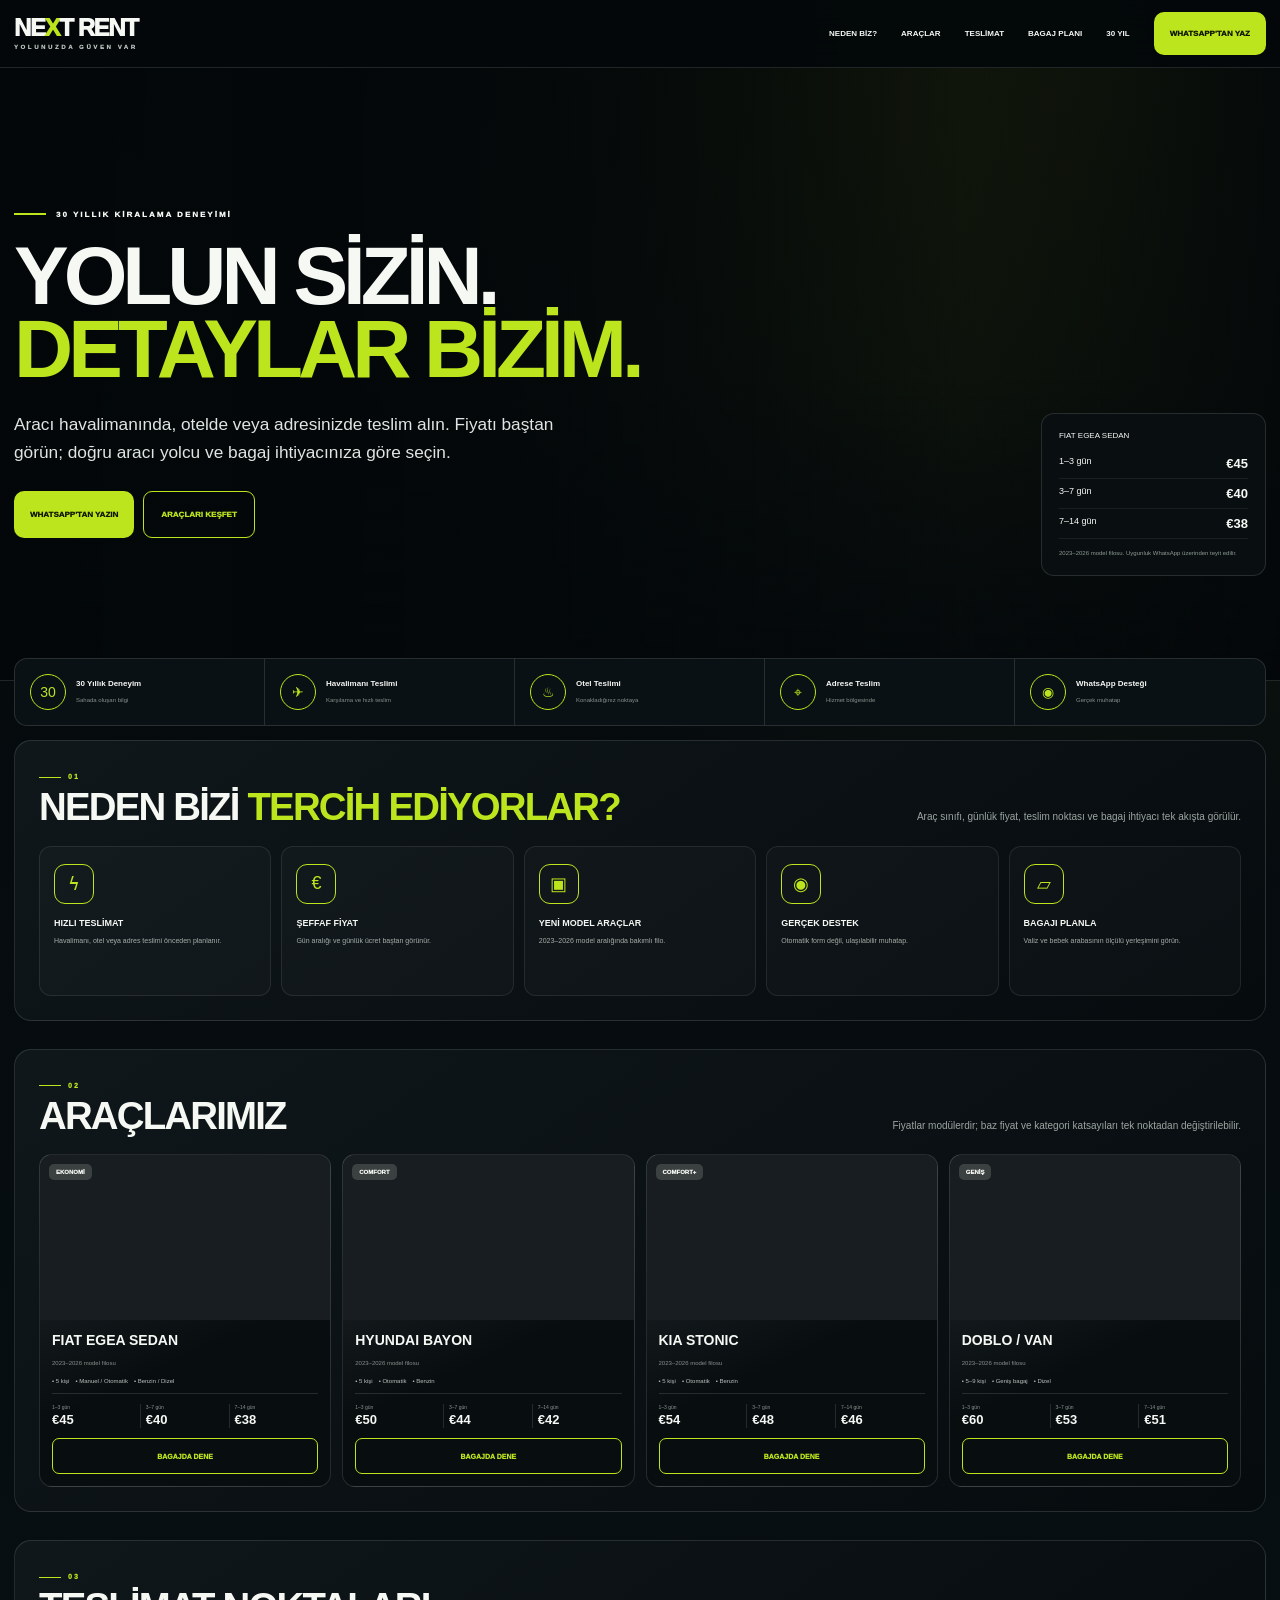
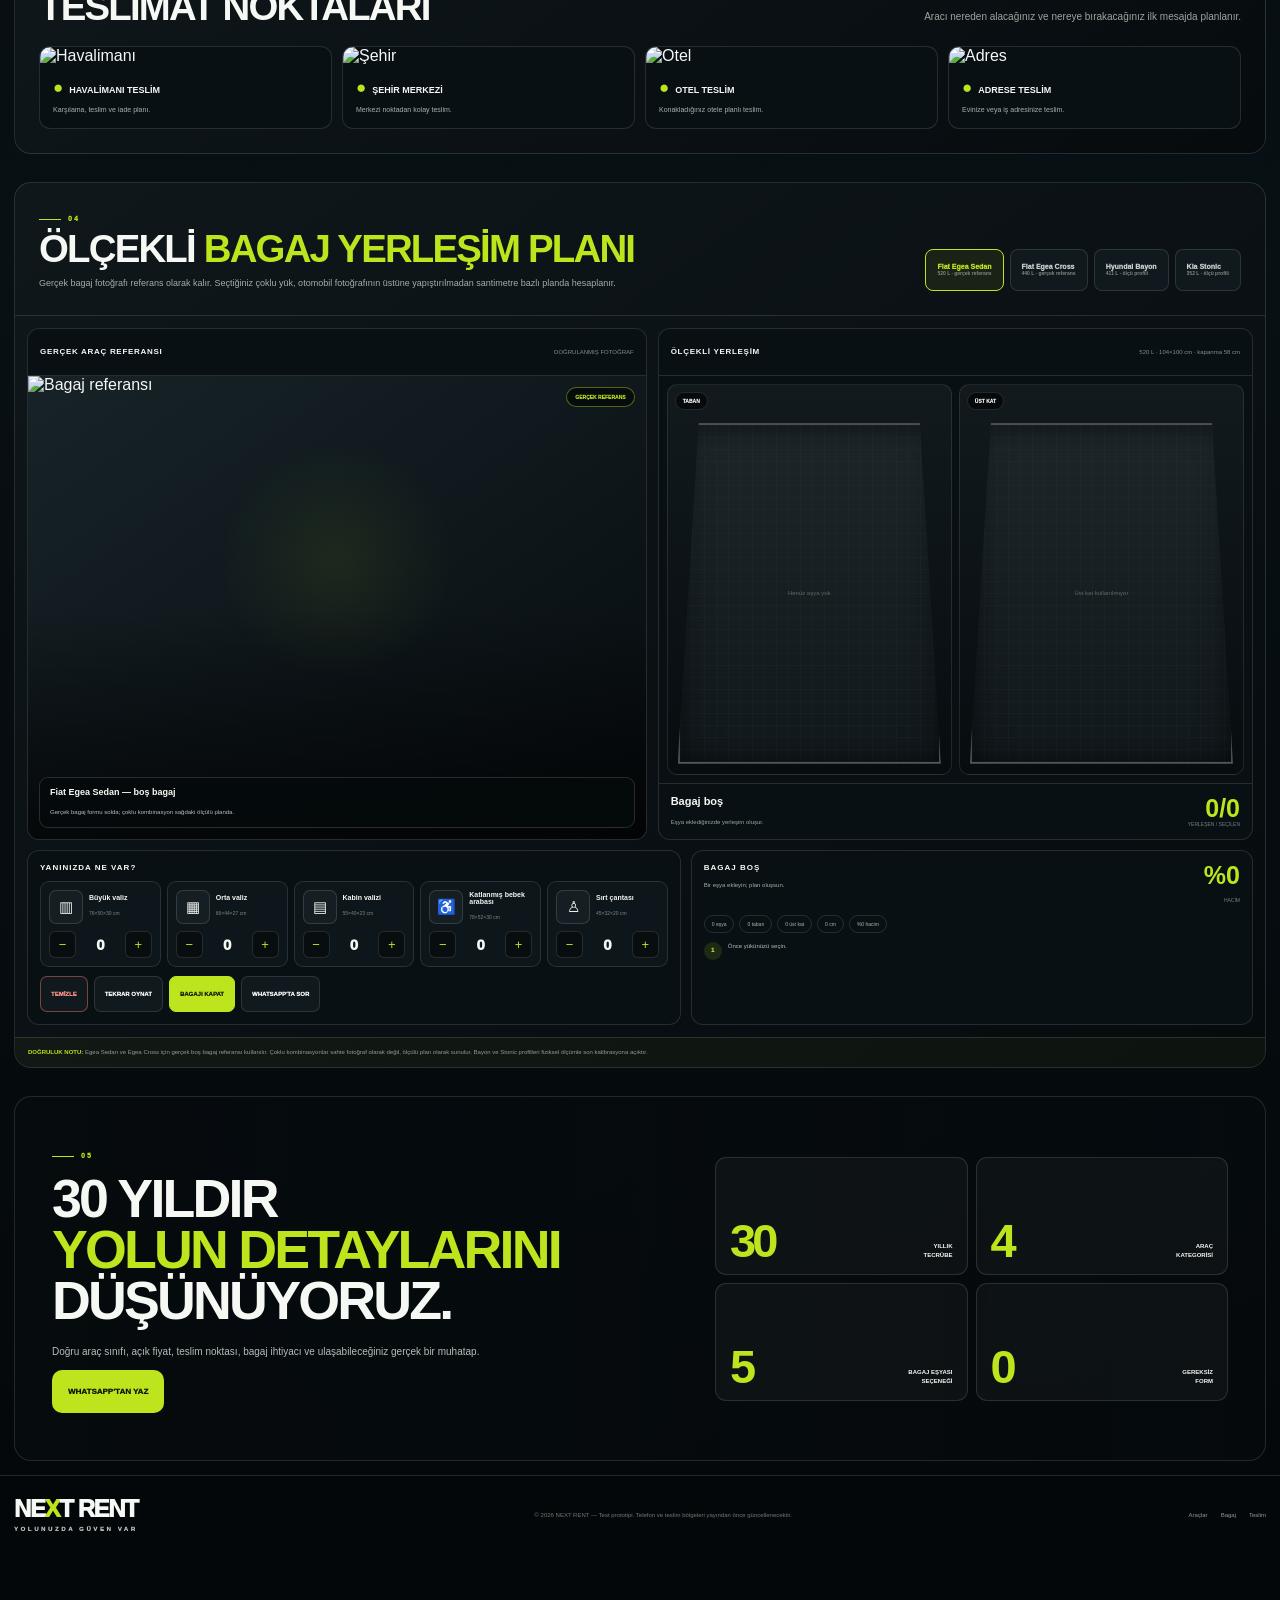
==== next-rent-browser/index.html @ 12aaace3 "feat: publish direct browser version of NEXT RENT prototype" ====
<!doctype html>
<html lang="tr">
<head>
<meta charset="utf-8">
<meta name="viewport" content="width=device-width,initial-scale=1,viewport-fit=cover">
<meta name="theme-color" content="#05090b">
<title>NEXT RENT — Oto Kiralama</title>
<style>
:root{--bg:#05090b;--panel:#0c1418;--line:rgba(255,255,255,.12);--text:#f6f8f4;--muted:#9ca6a0;--lime:#bce51d;--danger:#ff7565;--ok:#9de77b;--r:17px}*{box-sizing:border-box}html{scroll-behavior:smooth;background:var(--bg)}body{margin:0;min-width:320px;background:radial-gradient(circle at 88% 2%,rgba(188,229,29,.1),transparent 25%),linear-gradient(180deg,#040709,#071014 58%,#040709);color:var(--text);font-family:Arial,sans-serif;overflow-x:hidden}a{color:inherit;text-decoration:none}button{font:inherit}.shell{width:min(1380px,calc(100% - 28px));margin:auto}.header{position:fixed;z-index:50;inset:0 0 auto;height:68px;border-bottom:1px solid var(--line);background:rgba(4,8,10,.94);backdrop-filter:blur(16px)}.header-in{height:100%;display:flex;align-items:center;gap:24px}.brand{font-size:24px;font-weight:950;letter-spacing:-1.4px;line-height:.9}.brand em,h1 em,h2 em{font-style:normal;color:var(--lime)}.brand small{display:block;margin-top:7px;font-size:6px;letter-spacing:2.6px;color:#bdc5c0}.nav{display:flex;gap:24px;margin-left:auto;font-size:8px;font-weight:900}.wa{border:0;border-radius:10px;background:var(--lime);color:#111700;min-height:43px;padding:0 16px;font-size:8px;font-weight:950;cursor:pointer}.hero{min-height:680px;padding-top:68px;border-bottom:1px solid var(--line);background:linear-gradient(90deg,rgba(3,7,9,.98),rgba(3,7,9,.78) 43%,rgba(3,7,9,.22) 75%,rgba(3,7,9,.86)),linear-gradient(180deg,transparent 55%,#05090b),url('https://images.unsplash.com/photo-1500530855697-b586d89ba3ee?auto=format&fit=crop&w=2200&q=85') center/cover}.hero-in{min-height:612px;display:grid;grid-template-columns:1.05fr .95fr;align-items:center;gap:26px}.eyebrow{display:flex;align-items:center;gap:10px;margin-bottom:20px;font-size:8px;font-weight:950;letter-spacing:2px}.eyebrow:before{content:"";width:32px;height:2px;background:var(--lime)}h1{margin:0;font-size:clamp(54px,6.4vw,100px);line-height:.9;letter-spacing:-5px}.hero p{max-width:590px;margin:25px 0;color:#dfe5e1;font-size:clamp(14px,1.35vw,19px);line-height:1.6}.hero-actions{display:flex;gap:9px;flex-wrap:wrap}.hero-actions a{display:grid;place-items:center;min-height:47px;padding:0 17px;border:1px solid var(--lime);border-radius:9px;color:var(--lime);font-size:8px;font-weight:950}.hero-car{position:relative;min-height:480px}.hero-car img{position:absolute;width:min(735px,110%);right:-8%;bottom:14%;object-fit:contain;filter:drop-shadow(0 38px 36px rgba(0,0,0,.72))}.price{position:absolute;z-index:2;right:0;bottom:8%;width:225px;padding:17px;border:1px solid var(--line);border-radius:13px;background:rgba(10,16,19,.94)}.price>span{display:block;margin-bottom:9px;font-size:8px}.price div{display:flex;justify-content:space-between;padding:7px 0;border-bottom:1px solid rgba(255,255,255,.07);font-size:9px}.price b{font-size:13px}.price small{display:block;margin-top:10px;color:#8f9993;font-size:6px;line-height:1.5}.trust{position:relative;z-index:3;margin-top:-23px}.trust-grid{display:grid;grid-template-columns:repeat(5,1fr);overflow:hidden;border:1px solid var(--line);border-radius:13px;background:#0a1114}.trust-item{display:flex;align-items:center;gap:10px;padding:15px;border-right:1px solid var(--line)}.trust-item:last-child{border:0}.trust-icon{display:grid;place-items:center;width:36px;height:36px;border:1px solid var(--lime);border-radius:50%;color:var(--lime);font-size:14px;flex:none}.trust-item b{display:block;font-size:8px}.trust-item small{font-size:6px;color:#87918b}.section{padding:14px 0;scroll-margin-top:80px}.panel{padding:24px;border:1px solid var(--line);border-radius:var(--r);background:linear-gradient(145deg,rgba(16,24,28,.97),rgba(6,11,14,.98))}.heading{display:flex;align-items:end;justify-content:space-between;gap:22px;margin-bottom:20px}.index{color:var(--lime);font-size:7px;font-weight:950;letter-spacing:2px}.index:before{content:"";display:inline-block;width:22px;height:1px;background:var(--lime);vertical-align:middle;margin-right:7px}.heading h2,.planner-head h2{margin:5px 0 0;font-size:clamp(28px,3vw,46px);line-height:.98;letter-spacing:-1.8px}.heading p{max-width:620px;margin:0;color:var(--muted);font-size:10px;line-height:1.65}.why{display:grid;grid-template-columns:repeat(5,1fr);gap:10px}.why article{min-height:150px;padding:17px 14px;border:1px solid rgba(255,255,255,.09);border-radius:12px;background:rgba(255,255,255,.025)}.why i{display:grid;place-items:center;width:40px;height:40px;margin-bottom:14px;border:1px solid var(--lime);border-radius:11px;color:var(--lime);font-style:normal;font-size:18px}.why h3{font-size:9px;margin:0 0 7px}.why p{margin:0;color:#a5aea9;font-size:7px;line-height:1.6}.cars{display:grid;grid-template-columns:repeat(4,1fr);gap:11px}.car{overflow:hidden;border:1px solid var(--line);border-radius:13px;background:linear-gradient(155deg,#242b2d,#080d10 58%)}.car-img{height:165px;position:relative;background:#171d20}.car-img img{width:100%;height:100%;padding:8px;object-fit:contain}.tag{position:absolute;top:9px;left:9px;padding:5px 7px;border-radius:5px;background:rgba(220,228,216,.18);font-size:6px;font-weight:950}.car-body{padding:12px}.car h3{margin:0 0 3px;font-size:14px}.year{font-size:6px;color:#87918b}.specs{display:flex;gap:6px;flex-wrap:wrap;padding:9px 0;border-bottom:1px solid var(--line);font-size:6px;color:#bac2bd}.prices{display:grid;grid-template-columns:repeat(3,1fr);padding:10px 0}.prices div{border-right:1px solid var(--line);padding:0 5px}.prices div:first-child{padding-left:0}.prices div:last-child{border:0}.prices small{display:block;color:#8c9690;font-size:5px}.prices b{font-size:13px}.try{width:100%;height:36px;border:1px solid var(--lime);border-radius:7px;background:transparent;color:var(--lime);font-size:7px;font-weight:950;cursor:pointer}.delivery{display:grid;grid-template-columns:repeat(4,1fr);gap:10px}.delivery article{overflow:hidden;border:1px solid var(--line);border-radius:11px;background:#081014}.delivery img{width:100%;height:135px;object-fit:cover}.delivery div{padding:13px}.delivery h3{font-size:9px;margin:0 0 6px}.delivery h3:before{content:"●";color:var(--lime);font-size:17px;margin-right:6px}.delivery p{margin:0;color:#a8b1ac;font-size:7px;line-height:1.6}.planner{padding:0;overflow:hidden}.planner-head{display:grid;grid-template-columns:1fr auto;gap:20px;align-items:end;padding:24px;border-bottom:1px solid var(--line)}.planner-head p{max-width:720px;margin:8px 0 0;color:#a5aea9;font-size:9px;line-height:1.65}.tabs{display:flex;gap:6px;flex-wrap:wrap;justify-content:flex-end}.tab{min-height:42px;padding:0 11px;border:1px solid var(--line);border-radius:8px;background:#10191d;color:#c8d0cc;font-size:7px;font-weight:950;cursor:pointer;text-align:left}.tab small{display:block;color:#7d8882;font-size:5px;font-weight:600}.tab.active{border-color:var(--lime);color:var(--lime);background:rgba(188,229,29,.08)}.planner-body{padding:12px}.planner-main{display:grid;grid-template-columns:1.02fr .98fr;gap:11px}.card{overflow:hidden;border:1px solid var(--line);border-radius:12px;background:#081014}.card-head{height:47px;display:flex;align-items:center;justify-content:space-between;gap:11px;padding:0 12px;border-bottom:1px solid var(--line)}.card-head b{font-size:8px;letter-spacing:.7px}.card-head span{font-size:6px;color:#85908a}.photo-wrap{position:relative;aspect-ratio:4/3;background:radial-gradient(circle at 50% 40%,rgba(188,229,29,.08),transparent 28%),linear-gradient(145deg,#172328,#070c0f);overflow:hidden}.photo-wrap img{position:absolute;inset:0;width:100%;height:100%;object-fit:cover}.photo-shade{position:absolute;inset:0;background:linear-gradient(180deg,transparent 50%,rgba(0,0,0,.66))}.photo-note{position:absolute;left:11px;right:11px;bottom:11px;padding:9px 10px;border:1px solid rgba(255,255,255,.14);border-radius:9px;background:rgba(5,10,12,.9)}.photo-note b{display:block;font-size:9px;margin-bottom:3px}.photo-note span{font-size:6px;line-height:1.5;color:#b8c0bc}.verified{position:absolute;top:11px;right:11px;padding:6px 8px;border:1px solid rgba(188,229,29,.42);border-radius:18px;background:rgba(5,10,12,.85);color:var(--lime);font-size:5px;font-weight:950}.plan-card{display:flex;flex-direction:column}.layers{display:grid;grid-template-columns:1fr 1fr;gap:7px;padding:8px;flex:1}.layer{position:relative;min-height:295px;overflow:hidden;border:1px solid rgba(255,255,255,.1);border-radius:10px;background:linear-gradient(180deg,#121a1e,#070c0f)}.layer-title{position:absolute;z-index:3;top:7px;left:7px;padding:5px 7px;border:1px solid var(--line);border-radius:18px;background:rgba(4,8,10,.82);font-size:5px;font-weight:950}.trunk{position:absolute;inset:38px 10px 10px;clip-path:polygon(8% 0,92% 0,100% 100%,0 100%);border:2px solid rgba(255,255,255,.22);background:repeating-linear-gradient(90deg,rgba(255,255,255,.018) 0 1px,transparent 1px 12px),repeating-linear-gradient(0deg,rgba(255,255,255,.018) 0 1px,transparent 1px 12px),linear-gradient(180deg,#1c2529,#11181c);box-shadow:inset 0 0 30px rgba(0,0,0,.58)}.map-item{position:absolute;z-index:2;display:flex;align-items:center;justify-content:center;border:1px solid rgba(255,255,255,.35);border-radius:7px;background:linear-gradient(145deg,#69737d,#31383e);box-shadow:0 7px 12px rgba(0,0,0,.36)}.map-item.large{background:linear-gradient(145deg,#2c3339,#151a1e)}.map-item.medium{background:linear-gradient(145deg,#835d50,#3f2923)}.map-item.cabin{background:linear-gradient(145deg,#6c7782,#333b41)}.map-item.backpack{background:linear-gradient(145deg,#59644f,#2d3429);border-radius:24%}.map-item.stroller{background:linear-gradient(145deg,#252a2d,#0f1315);border-radius:16px}.map-item span{max-width:92%;padding:3px 4px;border-radius:4px;background:rgba(0,0,0,.66);font-size:5px;font-weight:950;white-space:nowrap}.empty{position:absolute;inset:38px 10px 10px;display:grid;place-items:center;color:#5e6963;font-size:6px;text-align:center}.scan{position:absolute;z-index:5;left:0;right:0;top:38px;height:3px;background:linear-gradient(90deg,transparent,var(--lime),transparent);box-shadow:0 0 16px var(--lime);opacity:0}.layer.testing .scan{opacity:1;animation:scan 1s ease forwards}@keyframes scan{to{transform:translateY(245px)}}.fit{display:grid;grid-template-columns:1fr auto;gap:10px;align-items:center;padding:11px 12px;border-top:1px solid var(--line)}.fit b{display:block;font-size:11px;margin-bottom:3px}.fit span{font-size:6px;color:#9da7a1}.fit strong{display:block;color:var(--lime);font-size:25px;line-height:1;text-align:right}.fit small{display:block;color:#78837d;font-size:5px}.controls{display:grid;grid-template-columns:1fr .86fr;gap:10px;margin-top:10px}.items,.result{padding:12px}.items h3,.result h3{margin:0 0 9px;font-size:8px;letter-spacing:1px}.item-grid{display:grid;grid-template-columns:repeat(5,1fr);gap:6px}.item{padding:8px;border:1px solid var(--line);border-radius:9px;background:#0d161a}.item.active{border-color:rgba(188,229,29,.5);background:rgba(188,229,29,.035)}.item header{display:flex;align-items:center;gap:6px}.icon{display:grid;place-items:center;width:34px;height:34px;border:1px solid rgba(255,255,255,.13);border-radius:7px;background:#151f23;font-size:15px;flex:none}.item b{display:block;font-size:7px}.item small{font-size:5px;color:#7e8983}.counter{display:grid;grid-template-columns:27px 1fr 27px;gap:4px;align-items:center;margin-top:7px}.counter button{height:27px;border:1px solid var(--line);border-radius:6px;background:#080d10;color:var(--lime);font-size:13px;cursor:pointer}.counter output{text-align:center;font-size:15px;font-weight:950}.actions{display:flex;gap:6px;flex-wrap:wrap;margin-top:9px}.btn{min-height:36px;padding:0 10px;border:1px solid var(--line);border-radius:7px;background:#10191d;color:#fff;font-size:6px;font-weight:950;cursor:pointer}.btn.primary{border-color:var(--lime);background:var(--lime);color:#111700}.btn.danger{border-color:rgba(255,117,101,.45);color:#ff9387}.result-top{display:flex;align-items:start;justify-content:space-between;gap:10px}.result p{margin:4px 0 0;color:#a6b0aa;font-size:6px;line-height:1.55}.result-score{text-align:right}.result-score b{display:block;color:var(--lime);font-size:25px;line-height:1}.result-score span{font-size:5px;color:#77827c}.chips{display:flex;gap:5px;flex-wrap:wrap;margin:9px 0}.chips span{padding:5px 7px;border:1px solid var(--line);border-radius:18px;color:#aeb7b2;font-size:5px}.steps{list-style:none;margin:0;padding:0;display:grid;gap:5px;max-height:108px;overflow:auto}.steps li{display:grid;grid-template-columns:18px 1fr;gap:6px;align-items:start;color:#b5bdb9;font-size:6px;line-height:1.5}.steps i{display:grid;place-items:center;width:18px;height:18px;border-radius:50%;background:rgba(188,229,29,.12);color:var(--lime);font-style:normal;font-weight:950}.outside{margin-top:8px;padding-top:7px;border-top:1px solid var(--line)}.outside>b{font-size:5px;color:#ff9387}.outside div{display:flex;gap:4px;flex-wrap:wrap;margin-top:5px}.outside span{padding:4px 6px;border:1px solid rgba(255,117,101,.35);border-radius:18px;color:#ff9c91;font-size:5px}.truth{padding:10px 13px;border-top:1px solid var(--line);background:rgba(188,229,29,.035);color:#929d97;font-size:6px;line-height:1.55}.truth b{color:var(--lime)}.experience{display:grid;grid-template-columns:1.1fr .9fr;gap:36px;align-items:center;min-height:365px;padding:37px;border:1px solid var(--line);border-radius:var(--r);background:linear-gradient(90deg,rgba(6,11,14,.98),rgba(6,11,14,.58)),url('https://images.unsplash.com/photo-1515569067071-ec3b51335dd0?auto=format&fit=crop&w=1600&q=80') center/cover}.experience h2{margin:11px 0 17px;font-size:clamp(38px,4.2vw,64px);line-height:.95;letter-spacing:-2.8px}.experience p{max-width:620px;color:#b5bdb9;font-size:10px;line-height:1.7}.stats{display:grid;grid-template-columns:1fr 1fr;gap:8px}.stat{min-height:118px;padding:14px;border:1px solid var(--line);border-radius:11px;background:rgba(255,255,255,.035);display:flex;align-items:end;justify-content:space-between}.stat strong{color:var(--lime);font-size:47px;line-height:.8;letter-spacing:-4px}.stat span{font-size:6px;line-height:1.5;text-align:right;font-weight:850}footer{padding:22px 0 75px;border-top:1px solid var(--line);background:#040709}.footer-in{display:flex;align-items:center;justify-content:space-between;gap:16px}.footer-in p{color:#707a74;font-size:6px;text-align:center}.footer-links{display:flex;gap:13px;color:#929b96;font-size:6px}.toast,.test{position:fixed;z-index:200;opacity:0;pointer-events:none;transition:.24s}.toast{right:16px;bottom:16px;width:min(360px,calc(100% - 26px));padding:13px;border:1px solid rgba(188,229,29,.5);border-radius:10px;background:rgba(8,13,15,.98);transform:translateY(130%)}.toast.show{opacity:1;transform:none}.toast b{display:block;color:var(--lime);font-size:7px;margin-bottom:4px}.toast span{color:#b9c1bd;font-size:8px;line-height:1.5}.test{left:50%;top:50%;width:min(410px,calc(100% - 26px));padding:19px;border:1px solid var(--line);border-radius:13px;background:rgba(7,12,15,.98);box-shadow:0 35px 100px rgba(0,0,0,.7);transform:translate(-50%,-50%) scale(.94);text-align:center}.test.show{opacity:1;transform:translate(-50%,-50%) scale(1);pointer-events:auto}.test i{display:grid;place-items:center;width:45px;height:45px;margin:0 auto 10px;border-radius:50%;font-style:normal;font-size:20px}.test.ok i{border:1px solid rgba(157,231,123,.4);background:rgba(157,231,123,.12);color:var(--ok)}.test.bad i{border:1px solid rgba(255,117,101,.4);background:rgba(255,117,101,.12);color:var(--danger)}.test strong{display:block;font-size:15px}.test p{margin:7px 0 0;color:#abb4af;font-size:7px;line-height:1.6}.mobile{display:none}@media(max-width:1000px){.nav{display:none}.why{grid-template-columns:repeat(3,1fr)}.cars{grid-template-columns:repeat(4,270px);overflow:auto}.item-grid{grid-template-columns:repeat(5,200px);overflow:auto}.planner-main,.controls,.experience{grid-template-columns:1fr}.planner-head{grid-template-columns:1fr}.tabs{justify-content:flex-start}.delivery{grid-template-columns:1fr 1fr}}@media(max-width:600px){body{padding-bottom:66px}.shell{width:calc(100% - 20px)}.header{height:62px}.brand{font-size:20px}.hero{padding-top:62px}.hero-in{grid-template-columns:1fr;min-height:720px;align-items:start;padding-top:42px}.hero-car{position:absolute;inset:auto 0 0;min-height:390px}.hero-car img{width:104%;right:-28%;bottom:14%}h1{font-size:clamp(43px,15vw,65px);letter-spacing:-3px}.hero p{font-size:12px}.price{left:4px;right:4px;bottom:3%;width:auto;display:grid;grid-template-columns:1fr repeat(3,auto);gap:5px;align-items:center;padding:10px}.price>span{font-size:5px;margin:0}.price div{display:block;border:0;padding:0}.price div span{display:block;font-size:5px}.price b{font-size:9px}.price small{display:none}.trust-grid{grid-template-columns:1fr}.trust-item{border-right:0;border-bottom:1px solid var(--line)}.panel{padding:13px}.heading{align-items:start;flex-direction:column}.why{display:flex;overflow:auto}.why article{min-width:76vw}.cars{grid-template-columns:repeat(4,84vw)}.delivery{grid-template-columns:1fr}.delivery article{display:grid;grid-template-columns:42% 58%}.delivery img{height:100%;min-height:125px}.planner-head{padding:17px 12px}.tabs{display:grid;grid-template-columns:1fr 1fr}.tab{padding:0 5px}.planner-body{padding:6px}.layers{gap:5px;padding:6px}.layer{min-height:260px}.trunk,.empty{inset:36px 6px 6px}.item-grid{grid-template-columns:repeat(5,77vw)}.experience{padding:21px 14px}.experience h2{font-size:36px}.stat{min-height:106px;padding:10px;flex-direction:column;align-items:start}.stat strong{font-size:41px}.stat span{text-align:left}.footer-in{flex-direction:column}.mobile{display:block;position:fixed;z-index:100;left:0;right:0;bottom:0;padding:8px 9px calc(8px + env(safe-area-inset-bottom));border-top:1px solid var(--line);background:rgba(5,9,11,.96)}.mobile button{width:100%;height:47px}.toast{bottom:77px}}
</style>
</head>
<body>
<header class="header"><div class="shell header-in"><a class="brand" href="#top">NE<em>X</em>T RENT<small>YOLUNUZDA GÜVEN VAR</small></a><nav class="nav"><a href="#neden">NEDEN BİZ?</a><a href="#araclar">ARAÇLAR</a><a href="#teslim">TESLİMAT</a><a href="#bagaj">BAGAJ PLANI</a><a href="#fark">30 YIL</a></nav><button class="wa">WHATSAPP'TAN YAZ</button></div></header>
<main id="top"><section class="hero"><div class="shell hero-in"><div><div class="eyebrow">30 YILLIK KİRALAMA DENEYİMİ</div><h1>YOLUN SİZİN.<br><em>DETAYLAR BİZİM.</em></h1><p>Aracı havalimanında, otelde veya adresinizde teslim alın. Fiyatı baştan görün; doğru aracı yolcu ve bagaj ihtiyacınıza göre seçin.</p><div class="hero-actions"><button class="wa">WHATSAPP'TAN YAZIN</button><a href="#araclar">ARAÇLARI KEŞFET</a></div></div><div class="hero-car"><img src="https://www.fiat.com.tr/content/dam/fiat2023/tr/egea/egea_sedan_yol.png" alt="Fiat Egea Sedan" onerror="this.style.display='none'"><aside class="price"><span>FIAT EGEA SEDAN</span><div><span>1–3 gün</span><b>€45</b></div><div><span>3–7 gün</span><b>€40</b></div><div><span>7–14 gün</span><b>€38</b></div><small>2023–2026 model filosu. Uygunluk WhatsApp üzerinden teyit edilir.</small></aside></div></div></section>
<div class="trust"><div class="shell trust-grid"><div class="trust-item"><span class="trust-icon">30</span><div><b>30 Yıllık Deneyim</b><small>Sahada oluşan bilgi</small></div></div><div class="trust-item"><span class="trust-icon">✈</span><div><b>Havalimanı Teslimi</b><small>Karşılama ve hızlı teslim</small></div></div><div class="trust-item"><span class="trust-icon">♨</span><div><b>Otel Teslimi</b><small>Konakladığınız noktaya</small></div></div><div class="trust-item"><span class="trust-icon">⌖</span><div><b>Adrese Teslim</b><small>Hizmet bölgesinde</small></div></div><div class="trust-item"><span class="trust-icon">◉</span><div><b>WhatsApp Desteği</b><small>Gerçek muhatap</small></div></div></div></div>
<section class="section" id="neden"><div class="shell panel"><div class="heading"><div><span class="index">01</span><h2>NEDEN BİZİ <em>TERCİH EDİYORLAR?</em></h2></div><p>Araç sınıfı, günlük fiyat, teslim noktası ve bagaj ihtiyacı tek akışta görülür.</p></div><div class="why"><article><i>ϟ</i><h3>HIZLI TESLİMAT</h3><p>Havalimanı, otel veya adres teslimi önceden planlanır.</p></article><article><i>€</i><h3>ŞEFFAF FİYAT</h3><p>Gün aralığı ve günlük ücret baştan görünür.</p></article><article><i>▣</i><h3>YENİ MODEL ARAÇLAR</h3><p>2023–2026 model aralığında bakımlı filo.</p></article><article><i>◉</i><h3>GERÇEK DESTEK</h3><p>Otomatik form değil, ulaşılabilir muhatap.</p></article><article><i>▱</i><h3>BAGAJI PLANLA</h3><p>Valiz ve bebek arabasının ölçülü yerleşimini görün.</p></article></div></div></section>
<section class="section" id="araclar"><div class="shell panel"><div class="heading"><div><span class="index">02</span><h2>ARAÇLARIMIZ</h2></div><p>Fiyatlar modülerdir; baz fiyat ve kategori katsayıları tek noktadan değiştirilebilir.</p></div><div class="cars" id="cars"></div></div></section>
<section class="section" id="teslim"><div class="shell panel"><div class="heading"><div><span class="index">03</span><h2>TESLİMAT NOKTALARI</h2></div><p>Aracı nereden alacağınız ve nereye bırakacağınız ilk mesajda planlanır.</p></div><div class="delivery"><article><img src="https://images.unsplash.com/photo-1436491865332-7a61a109cc05?auto=format&fit=crop&w=800&q=80" alt="Havalimanı"><div><h3>HAVALİMANI TESLİM</h3><p>Karşılama, teslim ve iade planı.</p></div></article><article><img src="https://images.unsplash.com/photo-1444723121867-7a241cacace9?auto=format&fit=crop&w=800&q=80" alt="Şehir"><div><h3>ŞEHİR MERKEZİ</h3><p>Merkezi noktadan kolay teslim.</p></div></article><article><img src="https://images.unsplash.com/photo-1566073771259-6a8506099945?auto=format&fit=crop&w=800&q=80" alt="Otel"><div><h3>OTEL TESLİM</h3><p>Konakladığınız otele planlı teslim.</p></div></article><article><img src="https://images.unsplash.com/photo-1600566753086-00f18fb6b3ea?auto=format&fit=crop&w=800&q=80" alt="Adres"><div><h3>ADRESE TESLİM</h3><p>Evinize veya iş adresinize teslim.</p></div></article></div></div></section>
<section class="section" id="bagaj"><div class="shell panel planner"><div class="planner-head"><div><span class="index">04</span><h2>ÖLÇEKLİ <em>BAGAJ YERLEŞİM PLANI</em></h2><p>Gerçek bagaj fotoğrafı referans olarak kalır. Seçtiğiniz çoklu yük, otomobil fotoğrafının üstüne yapıştırılmadan santimetre bazlı planda hesaplanır.</p></div><div class="tabs" id="tabs"></div></div><div class="planner-body"><div class="planner-main"><div class="card"><div class="card-head"><b>GERÇEK ARAÇ REFERANSI</b><span id="photoMode">DOĞRULANMIŞ FOTOĞRAF</span></div><div class="photo-wrap"><img id="photo" alt="Bagaj referansı"><div class="photo-shade"></div><div class="photo-note"><b id="photoTitle">Fiat Egea Sedan — boş bagaj</b><span id="photoText">Gerçek bagaj formu solda; çoklu kombinasyon sağdaki ölçülü planda.</span></div><div class="verified" id="verified">GERÇEK REFERANS</div></div></div><div class="card plan-card"><div class="card-head"><b>ÖLÇEKLİ YERLEŞİM</b><span id="planMeta">520 L · arka koltuklar dik</span></div><div class="layers"><div class="layer" id="layer0"><span class="layer-title">TABAN</span><div class="trunk" id="map0"></div><div class="empty" id="empty0">Henüz eşya yok</div><div class="scan"></div></div><div class="layer" id="layer1"><span class="layer-title">ÜST KAT</span><div class="trunk" id="map1"></div><div class="empty" id="empty1">Üst kat kullanılmıyor</div><div class="scan"></div></div></div><div class="fit"><div><b id="fitTitle">Bagaj boş</b><span id="fitText">Eşya eklediğinizde yerleşim oluşur.</span></div><div><strong id="fitScore">0/0</strong><small>YERLEŞEN / SEÇİLEN</small></div></div></div></div><div class="controls"><div class="card items"><h3>YANINIZDA NE VAR?</h3><div class="item-grid" id="itemGrid"></div><div class="actions"><button class="btn danger" id="clear">TEMİZLE</button><button class="btn" id="replay">TEKRAR OYNAT</button><button class="btn primary" id="close">BAGAJI KAPAT</button><button class="btn wa">WHATSAPP'TA SOR</button></div></div><div class="card result"><div class="result-top"><div><h3 id="resultTitle">BAGAJ BOŞ</h3><p id="resultText">Bir eşya ekleyin; taban ve üst kat planı oluşsun.</p></div><div class="result-score"><b id="volume">%0</b><span>HACİM</span></div></div><div class="chips" id="chips"></div><ol class="steps" id="steps"><li><i>1</i><span>Önce yükünüzü seçin.</span></li></ol><div class="outside" id="outside" hidden><b>BAGAJ DIŞINDA KALANLAR</b><div id="outsideList"></div></div></div></div></div><div class="truth"><b>DOĞRULUK NOTU:</b> Egea Sedan ve Egea Cross için gerçek boş bagaj referansı kullanılır. Çoklu kombinasyonlar sahte fotoğraf olarak değil, ölçülü plan olarak sunulur. Bayon ve Stonic profilleri fiziksel ölçümle son kalibrasyona açıktır.</div></div></section>
<section class="section" id="fark"><div class="shell experience"><div><span class="index">05</span><h2>30 YILDIR<br><em>YOLUN DETAYLARINI</em><br>DÜŞÜNÜYORUZ.</h2><p>Doğru araç sınıfı, açık fiyat, teslim noktası, bagaj ihtiyacı ve ulaşabileceğiniz gerçek bir muhatap.</p><button class="wa">WHATSAPP'TAN YAZ</button></div><div class="stats"><div class="stat"><strong>30</strong><span>YILLIK<br>TECRÜBE</span></div><div class="stat"><strong>4</strong><span>ARAÇ<br>KATEGORİSİ</span></div><div class="stat"><strong>5</strong><span>BAGAJ EŞYASI<br>SEÇENEĞİ</span></div><div class="stat"><strong>0</strong><span>GEREKSİZ<br>FORM</span></div></div></div></section></main>
<footer><div class="shell footer-in"><a class="brand" href="#top">NE<em>X</em>T RENT<small>YOLUNUZDA GÜVEN VAR</small></a><p>© 2026 NEXT RENT — Test prototipi. Telefon ve teslim bölgeleri yayından önce güncellenecektir.</p><div class="footer-links"><a href="#araclar">Araçlar</a><a href="#bagaj">Bagaj</a><a href="#teslim">Teslim</a></div></div></footer><div class="mobile"><button class="wa">WHATSAPP'TAN UYGUNLUĞU SOR</button></div><div class="toast" id="toast"><b>İLETİŞİM NUMARASI BEKLENİYOR</b><span>Gerçek WhatsApp numarası eklendiğinde düğme görüşme başlatacak.</span></div><div class="test" id="test"><i id="testIcon">✓</i><strong id="testTitle">BAGAJ KAPANIR</strong><p id="testText"></p></div>
<script>
const carData=[['FIAT EGEA SEDAN','EKONOMİ','https://www.fiat.com.tr/content/dam/fiat2023/tr/egea/egea_sedan_yol.png',['5 kişi','Manuel / Otomatik','Benzin / Dizel'],[45,40,38]],['HYUNDAI BAYON','COMFORT','https://images.unsplash.com/photo-1542362567-b07e54358753?auto=format&fit=crop&w=900&q=80',['5 kişi','Otomatik','Benzin'],[50,44,42]],['KIA STONIC','COMFORT+','https://images.unsplash.com/photo-1504215680853-026ed2a45def?auto=format&fit=crop&w=900&q=80',['5 kişi','Otomatik','Benzin'],[54,48,46]],['DOBLO / VAN','GENİŞ','https://images.unsplash.com/photo-1543465077-db45d34b88a5?auto=format&fit=crop&w=900&q=82',['5–9 kişi','Geniş bagaj','Dizel'],[60,53,51]]],bands=['1–3 gün','3–7 gün','7–14 gün'];document.getElementById('cars').innerHTML=carData.map(c=>`<article class="car"><div class="car-img"><span class="tag">${c[1]}</span><img src="${c[2]}" alt="${c[0]}" onerror="this.style.display='none'"></div><div class="car-body"><h3>${c[0]}</h3><span class="year">2023–2026 model filosu</span><div class="specs">${c[3].map(s=>`<span>• ${s}</span>`).join('')}</div><div class="prices">${c[4].map((p,i)=>`<div><small>${bands[i]}</small><b>€${p}</b></div>`).join('')}</div><button class="try">BAGAJDA DENE</button></div></article>`).join('');
const V={sedan:{name:'Fiat Egea Sedan',liters:520,w:104,d:100,h:58,taper:4,verified:true,photo:'https://oto-kiralama-akis-test.tolga-buyukyuksel.workers.dev/assets/egea-sedan-ref.webp'},cross:{name:'Fiat Egea Cross',liters:440,w:102,d:82,h:68,taper:5,verified:true,photo:'https://oto-kiralama-akis-test.tolga-buyukyuksel.workers.dev/assets/egea-cross-ref.webp'},bayon:{name:'Hyundai Bayon',liters:411,w:100,d:78,h:64,taper:6,verified:false,photo:null},stonic:{name:'Kia Stonic',liters:352,w:96,d:72,h:60,taper:7,verified:false,photo:null}},I={large:{name:'Büyük valiz',short:'Büyük',size:'76×50×30 cm',icon:'▥',dims:[[50,76,30],[76,50,30]],max:5,p:10},medium:{name:'Orta valiz',short:'Orta',size:'66×44×27 cm',icon:'▦',dims:[[44,66,27],[66,44,27]],max:6,p:8},cabin:{name:'Kabin valizi',short:'Kabin',size:'55×40×23 cm',icon:'▤',dims:[[40,55,23],[55,40,23]],max:7,p:6},stroller:{name:'Katlanmış bebek arabası',short:'Bebek arabası',size:'78×52×30 cm',icon:'♿',dims:[[52,78,30],[78,52,30]],max:2,p:9},backpack:{name:'Sırt çantası',short:'Çanta',size:'45×32×20 cm',icon:'♙',dims:[[32,45,20],[45,32,20]],max:8,p:3}};let active='sedan',counts=Object.fromEntries(Object.keys(I).map(k=>[k,0])),last={selected:[],placed:[],rejected:[]},timer;const $=s=>document.querySelector(s);function sel(){const a=[];for(const[t,n]of Object.entries(counts))for(let i=0;i<n;i++)a.push({uid:`${t}-${i+1}`,type:t,p:I[t].p});return a.sort((a,b)=>b.p-a.p)}function ov(a,b){return a.x<b.x+b.w&&a.x+a.w>b.x&&a.z<b.z+b.d&&a.z+a.d>b.z}function area(a,b){return Math.max(0,Math.min(a.x+a.w,b.x+b.w)-Math.max(a.x,b.x))*Math.max(0,Math.min(a.z+a.d,b.z+b.d)-Math.max(a.z,b.z))}function width(v,z){return v.w-v.taper*(1-z/v.d)}function valid(v,c,out,l){const av=width(v,c.z+c.d/2),left=-av/2;if(c.x<left||c.x+c.w>left+av||c.z<0||c.z+c.d>v.d)return false;if(out.some(p=>p.layer===l&&ov(c,p)))return false;if(l===1){const base=out.filter(p=>p.layer===0),support=base.reduce((s,p)=>s+area(c,p),0)/(c.w*c.d);if(support<.52)return false;let bh=0;base.forEach(p=>{if(area(c,p)>0)bh=Math.max(bh,p.h)});if(bh+c.h>v.h)return false;c.baseH=bh}else if(c.h>v.h)return false;return true}function pack(){const v=V[active],out=[],bad=[];for(const it of sel()){let best=null,bs=1e9;for(const[w,d,h]of I[it.type].dims)for(const l of[0,1]){if(it.type==='stroller'&&l===1)continue;for(let z=0;z<=v.d-d;z+=2){const av=width(v,z+d/2),left=-av/2;for(let x=left;x<=left+av-w;x+=2){const c={uid:it.uid,type:it.type,x,z,w,d,h,layer:l,baseH:0};if(!valid(v,c,out,l))continue;const s=l*10000+z*10+Math.abs(x)+w*d*.01;if(s<bs){best=c;bs=s}}}}best?out.push(best):bad.push(it)}return{selected:sel(),placed:out,rejected:bad}}function tabs(){$('#tabs').innerHTML=Object.entries(V).map(([id,v])=>`<button class="tab ${id===active?'active':''}" data-v="${id}">${v.name}<small>${v.liters} L · ${v.verified?'gerçek referans':'ölçü profili'}</small></button>`).join('')}function items(){$('#itemGrid').innerHTML=Object.entries(I).map(([id,x])=>`<article class="item ${counts[id]?'active':''}"><header><span class="icon">${x.icon}</span><div><b>${x.name}</b><small>${x.size}</small></div></header><div class="counter"><button data-minus="${id}">−</button><output>${counts[id]}</output><button data-plus="${id}">+</button></div></article>`).join('')}function draw(l,recs){const m=$(`#map${l}`),e=$(`#empty${l}`),v=V[active];m.innerHTML='';e.hidden=!!recs.length;recs.forEach(r=>{const x=document.createElement('div');x.className=`map-item ${r.type}`;x.style.left=`${(r.x+v.w/2)/v.w*100}%`;x.style.top=`${r.z/v.d*100}%`;x.style.width=`${r.w/v.w*100}%`;x.style.height=`${r.d/v.d*100}%`;x.innerHTML=`<span>${I[r.type].short} ${r.uid.split('-').pop()}</span>`;m.appendChild(x)})}function photo(){const v=V[active],img=$('#photo');if(v.photo){img.style.display='block';img.src=v.photo;$('#photoMode').textContent='DOĞRULANMIŞ FOTOĞRAF';$('#photoTitle').textContent=`${v.name} — boş bagaj`;$('#photoText').textContent='Gerçek bagaj formu solda; çoklu kombinasyon sağdaki ölçülü planda.';$('#verified').textContent='GERÇEK REFERANS'}else{img.style.display='none';$('#photoMode').textContent='PLAN MODU';$('#photoTitle').textContent=`${v.name} — ölçü profili`;$('#photoText').textContent='Gerçek bagaj çekimi eklenmedi. Sistem sahte fotoğraf üretmez.';$('#verified').textContent='FİZİKSEL TEYİT AÇIK'}}function update(){const v=V[active],p=pack();last=p;tabs();items();photo();draw(0,p.placed.filter(x=>x.layer===0));draw(1,p.placed.filter(x=>x.layer===1));$('#planMeta').textContent=`${v.liters} L · ${v.w}×${v.d} cm · kapanma ${v.h} cm`;const total=p.selected.length,placed=p.placed.length,vol=p.selected.reduce((s,x)=>{const d=I[x.type].dims[0];return s+d[0]*d[1]*d[2]/1000},0),fill=Math.min(100,Math.round(vol/v.liters*100)),mh=Math.max(0,...p.placed.map(x=>(x.baseH||0)+x.h));$('#fitScore').textContent=`${placed}/${total}`;$('#volume').textContent=`%${fill}`;if(!total){$('#fitTitle').textContent='Bagaj boş';$('#fitText').textContent='Eşya eklediğinizde yerleşim oluşur.';$('#resultTitle').textContent='BAGAJ BOŞ';$('#resultText').textContent='Bir eşya ekleyin; plan oluşsun.'}else if(p.rejected.length){$('#fitTitle').textContent=`${placed} yerleşti, ${p.rejected.length} dışarıda`;$('#fitText').textContent='Bir parçayı azaltın veya aracı büyütün.';$('#resultTitle').textContent='TAM SIĞMIYOR';$('#resultText').textContent='Dışarıda kalan parçalar aşağıda.'}else{$('#fitTitle').textContent='Tüm parçalar yerleşti';$('#fitText').textContent='Kapanma yüksekliği sınır içinde.';$('#resultTitle').textContent='YERLEŞİM UYGUN';$('#resultText').textContent=v.verified?'Gerçek bagaj referansıyla desteklenen ölçü profili.':'Fiziksel teyit gerektiren ölçü profili.'}$('#chips').innerHTML=`<span>${total} eşya</span><span>${p.placed.filter(x=>x.layer===0).length} taban</span><span>${p.placed.filter(x=>x.layer===1).length} üst kat</span><span>${mh} cm</span><span>%${fill} hacim</span>`;const st=p.placed.length?[...p.placed].sort((a,b)=>a.layer-b.layer||a.z-b.z).map(r=>`${I[r.type].name}: ${r.layer?'üst kata':'tabana'}, ${r.x<-10?'sola':r.x>10?'sağa':'ortaya'}.`):['Önce yükünüzü seçin.'];$('#steps').innerHTML=st.map((x,i)=>`<li><i>${i+1}</i><span>${x}</span></li>`).join('');$('#outside').hidden=!p.rejected.length;$('#outsideList').innerHTML=p.rejected.map(x=>`<span>${I[x.type].name}</span>`).join('')}function show(ok,t,x){const m=$('#test');m.className=`test show ${ok?'ok':'bad'}`;$('#testIcon').textContent=ok?'✓':'!';$('#testTitle').textContent=t;$('#testText').textContent=x;clearTimeout(timer);timer=setTimeout(()=>m.classList.remove('show'),3400)}function test(){const p=last,v=V[active];if(!p.selected.length)return show(false,'ÖNCE YÜK SEÇİN','Kapanma testi için en az bir eşya ekleyin.');$('#layer0').classList.add('testing');$('#layer1').classList.add('testing');setTimeout(()=>{$('#layer0').classList.remove('testing');$('#layer1').classList.remove('testing');const mh=Math.max(0,...p.placed.map(x=>(x.baseH||0)+x.h));p.rejected.length?show(false,'BAGAJ KAPANMAZ',`${p.rejected.length} parça bagaj dışında kaldı.`):mh>v.h?show(false,'BAGAJ KAPANMAZ',`Yük ${mh} cm; sınır ${v.h} cm.`):show(true,'BAGAJ KAPANIR',`En yüksek katman ${mh} cm; sınır ${v.h} cm.`)},950)}document.addEventListener('click',e=>{const p=e.target.closest('[data-plus]'),m=e.target.closest('[data-minus]'),t=e.target.closest('[data-v]');if(p){const k=p.dataset.plus;if(counts[k]<I[k].max)counts[k]++;update()}if(m){const k=m.dataset.minus;if(counts[k])counts[k]--;update()}if(t){active=t.dataset.v;update()}if(e.target.closest('.try'))document.getElementById('bagaj').scrollIntoView({behavior:'smooth'})});$('#clear').onclick=()=>{Object.keys(counts).forEach(k=>counts[k]=0);update()};$('#replay').onclick=update;$('#close').onclick=test;$('#test').onclick=()=>$('#test').classList.remove('show');let tt;document.querySelectorAll('.wa').forEach(b=>b.onclick=()=>{clearTimeout(tt);$('#toast').classList.add('show');tt=setTimeout(()=>$('#toast').classList.remove('show'),3300)});update();window.__NEXT_RENT_READY__=true;
</script></body></html>
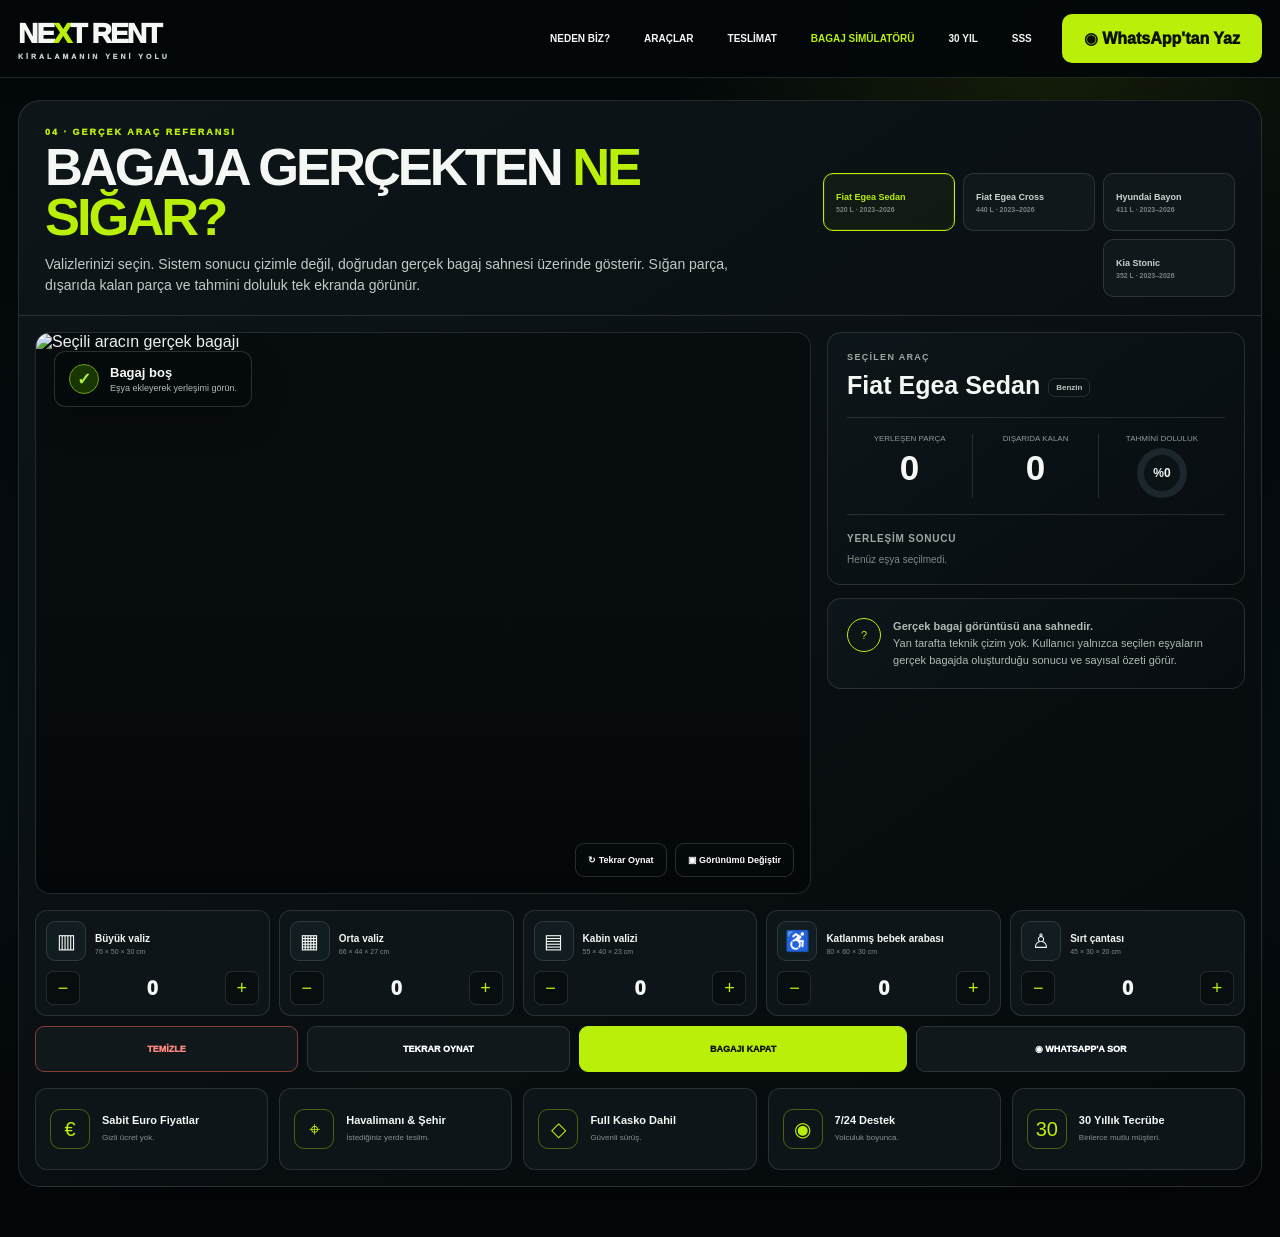
==== commit 74cf92a6: "feat: apply approved realistic baggage simulator design to next-rent-browser" ====
--- a/next-rent-browser/index.html
+++ b/next-rent-browser/index.html
@@ -4,22 +4,25 @@
 <meta charset="utf-8">
 <meta name="viewport" content="width=device-width,initial-scale=1,viewport-fit=cover">
 <meta name="theme-color" content="#05090b">
-<title>NEXT RENT — Oto Kiralama</title>
+<title>NEXT RENT — Bagaja Gerçekten Ne Sığar?</title>
 <style>
-:root{--bg:#05090b;--panel:#0c1418;--line:rgba(255,255,255,.12);--text:#f6f8f4;--muted:#9ca6a0;--lime:#bce51d;--danger:#ff7565;--ok:#9de77b;--r:17px}*{box-sizing:border-box}html{scroll-behavior:smooth;background:var(--bg)}body{margin:0;min-width:320px;background:radial-gradient(circle at 88% 2%,rgba(188,229,29,.1),transparent 25%),linear-gradient(180deg,#040709,#071014 58%,#040709);color:var(--text);font-family:Arial,sans-serif;overflow-x:hidden}a{color:inherit;text-decoration:none}button{font:inherit}.shell{width:min(1380px,calc(100% - 28px));margin:auto}.header{position:fixed;z-index:50;inset:0 0 auto;height:68px;border-bottom:1px solid var(--line);background:rgba(4,8,10,.94);backdrop-filter:blur(16px)}.header-in{height:100%;display:flex;align-items:center;gap:24px}.brand{font-size:24px;font-weight:950;letter-spacing:-1.4px;line-height:.9}.brand em,h1 em,h2 em{font-style:normal;color:var(--lime)}.brand small{display:block;margin-top:7px;font-size:6px;letter-spacing:2.6px;color:#bdc5c0}.nav{display:flex;gap:24px;margin-left:auto;font-size:8px;font-weight:900}.wa{border:0;border-radius:10px;background:var(--lime);color:#111700;min-height:43px;padding:0 16px;font-size:8px;font-weight:950;cursor:pointer}.hero{min-height:680px;padding-top:68px;border-bottom:1px solid var(--line);background:linear-gradient(90deg,rgba(3,7,9,.98),rgba(3,7,9,.78) 43%,rgba(3,7,9,.22) 75%,rgba(3,7,9,.86)),linear-gradient(180deg,transparent 55%,#05090b),url('https://images.unsplash.com/photo-1500530855697-b586d89ba3ee?auto=format&fit=crop&w=2200&q=85') center/cover}.hero-in{min-height:612px;display:grid;grid-template-columns:1.05fr .95fr;align-items:center;gap:26px}.eyebrow{display:flex;align-items:center;gap:10px;margin-bottom:20px;font-size:8px;font-weight:950;letter-spacing:2px}.eyebrow:before{content:"";width:32px;height:2px;background:var(--lime)}h1{margin:0;font-size:clamp(54px,6.4vw,100px);line-height:.9;letter-spacing:-5px}.hero p{max-width:590px;margin:25px 0;color:#dfe5e1;font-size:clamp(14px,1.35vw,19px);line-height:1.6}.hero-actions{display:flex;gap:9px;flex-wrap:wrap}.hero-actions a{display:grid;place-items:center;min-height:47px;padding:0 17px;border:1px solid var(--lime);border-radius:9px;color:var(--lime);font-size:8px;font-weight:950}.hero-car{position:relative;min-height:480px}.hero-car img{position:absolute;width:min(735px,110%);right:-8%;bottom:14%;object-fit:contain;filter:drop-shadow(0 38px 36px rgba(0,0,0,.72))}.price{position:absolute;z-index:2;right:0;bottom:8%;width:225px;padding:17px;border:1px solid var(--line);border-radius:13px;background:rgba(10,16,19,.94)}.price>span{display:block;margin-bottom:9px;font-size:8px}.price div{display:flex;justify-content:space-between;padding:7px 0;border-bottom:1px solid rgba(255,255,255,.07);font-size:9px}.price b{font-size:13px}.price small{display:block;margin-top:10px;color:#8f9993;font-size:6px;line-height:1.5}.trust{position:relative;z-index:3;margin-top:-23px}.trust-grid{display:grid;grid-template-columns:repeat(5,1fr);overflow:hidden;border:1px solid var(--line);border-radius:13px;background:#0a1114}.trust-item{display:flex;align-items:center;gap:10px;padding:15px;border-right:1px solid var(--line)}.trust-item:last-child{border:0}.trust-icon{display:grid;place-items:center;width:36px;height:36px;border:1px solid var(--lime);border-radius:50%;color:var(--lime);font-size:14px;flex:none}.trust-item b{display:block;font-size:8px}.trust-item small{font-size:6px;color:#87918b}.section{padding:14px 0;scroll-margin-top:80px}.panel{padding:24px;border:1px solid var(--line);border-radius:var(--r);background:linear-gradient(145deg,rgba(16,24,28,.97),rgba(6,11,14,.98))}.heading{display:flex;align-items:end;justify-content:space-between;gap:22px;margin-bottom:20px}.index{color:var(--lime);font-size:7px;font-weight:950;letter-spacing:2px}.index:before{content:"";display:inline-block;width:22px;height:1px;background:var(--lime);vertical-align:middle;margin-right:7px}.heading h2,.planner-head h2{margin:5px 0 0;font-size:clamp(28px,3vw,46px);line-height:.98;letter-spacing:-1.8px}.heading p{max-width:620px;margin:0;color:var(--muted);font-size:10px;line-height:1.65}.why{display:grid;grid-template-columns:repeat(5,1fr);gap:10px}.why article{min-height:150px;padding:17px 14px;border:1px solid rgba(255,255,255,.09);border-radius:12px;background:rgba(255,255,255,.025)}.why i{display:grid;place-items:center;width:40px;height:40px;margin-bottom:14px;border:1px solid var(--lime);border-radius:11px;color:var(--lime);font-style:normal;font-size:18px}.why h3{font-size:9px;margin:0 0 7px}.why p{margin:0;color:#a5aea9;font-size:7px;line-height:1.6}.cars{display:grid;grid-template-columns:repeat(4,1fr);gap:11px}.car{overflow:hidden;border:1px solid var(--line);border-radius:13px;background:linear-gradient(155deg,#242b2d,#080d10 58%)}.car-img{height:165px;position:relative;background:#171d20}.car-img img{width:100%;height:100%;padding:8px;object-fit:contain}.tag{position:absolute;top:9px;left:9px;padding:5px 7px;border-radius:5px;background:rgba(220,228,216,.18);font-size:6px;font-weight:950}.car-body{padding:12px}.car h3{margin:0 0 3px;font-size:14px}.year{font-size:6px;color:#87918b}.specs{display:flex;gap:6px;flex-wrap:wrap;padding:9px 0;border-bottom:1px solid var(--line);font-size:6px;color:#bac2bd}.prices{display:grid;grid-template-columns:repeat(3,1fr);padding:10px 0}.prices div{border-right:1px solid var(--line);padding:0 5px}.prices div:first-child{padding-left:0}.prices div:last-child{border:0}.prices small{display:block;color:#8c9690;font-size:5px}.prices b{font-size:13px}.try{width:100%;height:36px;border:1px solid var(--lime);border-radius:7px;background:transparent;color:var(--lime);font-size:7px;font-weight:950;cursor:pointer}.delivery{display:grid;grid-template-columns:repeat(4,1fr);gap:10px}.delivery article{overflow:hidden;border:1px solid var(--line);border-radius:11px;background:#081014}.delivery img{width:100%;height:135px;object-fit:cover}.delivery div{padding:13px}.delivery h3{font-size:9px;margin:0 0 6px}.delivery h3:before{content:"●";color:var(--lime);font-size:17px;margin-right:6px}.delivery p{margin:0;color:#a8b1ac;font-size:7px;line-height:1.6}.planner{padding:0;overflow:hidden}.planner-head{display:grid;grid-template-columns:1fr auto;gap:20px;align-items:end;padding:24px;border-bottom:1px solid var(--line)}.planner-head p{max-width:720px;margin:8px 0 0;color:#a5aea9;font-size:9px;line-height:1.65}.tabs{display:flex;gap:6px;flex-wrap:wrap;justify-content:flex-end}.tab{min-height:42px;padding:0 11px;border:1px solid var(--line);border-radius:8px;background:#10191d;color:#c8d0cc;font-size:7px;font-weight:950;cursor:pointer;text-align:left}.tab small{display:block;color:#7d8882;font-size:5px;font-weight:600}.tab.active{border-color:var(--lime);color:var(--lime);background:rgba(188,229,29,.08)}.planner-body{padding:12px}.planner-main{display:grid;grid-template-columns:1.02fr .98fr;gap:11px}.card{overflow:hidden;border:1px solid var(--line);border-radius:12px;background:#081014}.card-head{height:47px;display:flex;align-items:center;justify-content:space-between;gap:11px;padding:0 12px;border-bottom:1px solid var(--line)}.card-head b{font-size:8px;letter-spacing:.7px}.card-head span{font-size:6px;color:#85908a}.photo-wrap{position:relative;aspect-ratio:4/3;background:radial-gradient(circle at 50% 40%,rgba(188,229,29,.08),transparent 28%),linear-gradient(145deg,#172328,#070c0f);overflow:hidden}.photo-wrap img{position:absolute;inset:0;width:100%;height:100%;object-fit:cover}.photo-shade{position:absolute;inset:0;background:linear-gradient(180deg,transparent 50%,rgba(0,0,0,.66))}.photo-note{position:absolute;left:11px;right:11px;bottom:11px;padding:9px 10px;border:1px solid rgba(255,255,255,.14);border-radius:9px;background:rgba(5,10,12,.9)}.photo-note b{display:block;font-size:9px;margin-bottom:3px}.photo-note span{font-size:6px;line-height:1.5;color:#b8c0bc}.verified{position:absolute;top:11px;right:11px;padding:6px 8px;border:1px solid rgba(188,229,29,.42);border-radius:18px;background:rgba(5,10,12,.85);color:var(--lime);font-size:5px;font-weight:950}.plan-card{display:flex;flex-direction:column}.layers{display:grid;grid-template-columns:1fr 1fr;gap:7px;padding:8px;flex:1}.layer{position:relative;min-height:295px;overflow:hidden;border:1px solid rgba(255,255,255,.1);border-radius:10px;background:linear-gradient(180deg,#121a1e,#070c0f)}.layer-title{position:absolute;z-index:3;top:7px;left:7px;padding:5px 7px;border:1px solid var(--line);border-radius:18px;background:rgba(4,8,10,.82);font-size:5px;font-weight:950}.trunk{position:absolute;inset:38px 10px 10px;clip-path:polygon(8% 0,92% 0,100% 100%,0 100%);border:2px solid rgba(255,255,255,.22);background:repeating-linear-gradient(90deg,rgba(255,255,255,.018) 0 1px,transparent 1px 12px),repeating-linear-gradient(0deg,rgba(255,255,255,.018) 0 1px,transparent 1px 12px),linear-gradient(180deg,#1c2529,#11181c);box-shadow:inset 0 0 30px rgba(0,0,0,.58)}.map-item{position:absolute;z-index:2;display:flex;align-items:center;justify-content:center;border:1px solid rgba(255,255,255,.35);border-radius:7px;background:linear-gradient(145deg,#69737d,#31383e);box-shadow:0 7px 12px rgba(0,0,0,.36)}.map-item.large{background:linear-gradient(145deg,#2c3339,#151a1e)}.map-item.medium{background:linear-gradient(145deg,#835d50,#3f2923)}.map-item.cabin{background:linear-gradient(145deg,#6c7782,#333b41)}.map-item.backpack{background:linear-gradient(145deg,#59644f,#2d3429);border-radius:24%}.map-item.stroller{background:linear-gradient(145deg,#252a2d,#0f1315);border-radius:16px}.map-item span{max-width:92%;padding:3px 4px;border-radius:4px;background:rgba(0,0,0,.66);font-size:5px;font-weight:950;white-space:nowrap}.empty{position:absolute;inset:38px 10px 10px;display:grid;place-items:center;color:#5e6963;font-size:6px;text-align:center}.scan{position:absolute;z-index:5;left:0;right:0;top:38px;height:3px;background:linear-gradient(90deg,transparent,var(--lime),transparent);box-shadow:0 0 16px var(--lime);opacity:0}.layer.testing .scan{opacity:1;animation:scan 1s ease forwards}@keyframes scan{to{transform:translateY(245px)}}.fit{display:grid;grid-template-columns:1fr auto;gap:10px;align-items:center;padding:11px 12px;border-top:1px solid var(--line)}.fit b{display:block;font-size:11px;margin-bottom:3px}.fit span{font-size:6px;color:#9da7a1}.fit strong{display:block;color:var(--lime);font-size:25px;line-height:1;text-align:right}.fit small{display:block;color:#78837d;font-size:5px}.controls{display:grid;grid-template-columns:1fr .86fr;gap:10px;margin-top:10px}.items,.result{padding:12px}.items h3,.result h3{margin:0 0 9px;font-size:8px;letter-spacing:1px}.item-grid{display:grid;grid-template-columns:repeat(5,1fr);gap:6px}.item{padding:8px;border:1px solid var(--line);border-radius:9px;background:#0d161a}.item.active{border-color:rgba(188,229,29,.5);background:rgba(188,229,29,.035)}.item header{display:flex;align-items:center;gap:6px}.icon{display:grid;place-items:center;width:34px;height:34px;border:1px solid rgba(255,255,255,.13);border-radius:7px;background:#151f23;font-size:15px;flex:none}.item b{display:block;font-size:7px}.item small{font-size:5px;color:#7e8983}.counter{display:grid;grid-template-columns:27px 1fr 27px;gap:4px;align-items:center;margin-top:7px}.counter button{height:27px;border:1px solid var(--line);border-radius:6px;background:#080d10;color:var(--lime);font-size:13px;cursor:pointer}.counter output{text-align:center;font-size:15px;font-weight:950}.actions{display:flex;gap:6px;flex-wrap:wrap;margin-top:9px}.btn{min-height:36px;padding:0 10px;border:1px solid var(--line);border-radius:7px;background:#10191d;color:#fff;font-size:6px;font-weight:950;cursor:pointer}.btn.primary{border-color:var(--lime);background:var(--lime);color:#111700}.btn.danger{border-color:rgba(255,117,101,.45);color:#ff9387}.result-top{display:flex;align-items:start;justify-content:space-between;gap:10px}.result p{margin:4px 0 0;color:#a6b0aa;font-size:6px;line-height:1.55}.result-score{text-align:right}.result-score b{display:block;color:var(--lime);font-size:25px;line-height:1}.result-score span{font-size:5px;color:#77827c}.chips{display:flex;gap:5px;flex-wrap:wrap;margin:9px 0}.chips span{padding:5px 7px;border:1px solid var(--line);border-radius:18px;color:#aeb7b2;font-size:5px}.steps{list-style:none;margin:0;padding:0;display:grid;gap:5px;max-height:108px;overflow:auto}.steps li{display:grid;grid-template-columns:18px 1fr;gap:6px;align-items:start;color:#b5bdb9;font-size:6px;line-height:1.5}.steps i{display:grid;place-items:center;width:18px;height:18px;border-radius:50%;background:rgba(188,229,29,.12);color:var(--lime);font-style:normal;font-weight:950}.outside{margin-top:8px;padding-top:7px;border-top:1px solid var(--line)}.outside>b{font-size:5px;color:#ff9387}.outside div{display:flex;gap:4px;flex-wrap:wrap;margin-top:5px}.outside span{padding:4px 6px;border:1px solid rgba(255,117,101,.35);border-radius:18px;color:#ff9c91;font-size:5px}.truth{padding:10px 13px;border-top:1px solid var(--line);background:rgba(188,229,29,.035);color:#929d97;font-size:6px;line-height:1.55}.truth b{color:var(--lime)}.experience{display:grid;grid-template-columns:1.1fr .9fr;gap:36px;align-items:center;min-height:365px;padding:37px;border:1px solid var(--line);border-radius:var(--r);background:linear-gradient(90deg,rgba(6,11,14,.98),rgba(6,11,14,.58)),url('https://images.unsplash.com/photo-1515569067071-ec3b51335dd0?auto=format&fit=crop&w=1600&q=80') center/cover}.experience h2{margin:11px 0 17px;font-size:clamp(38px,4.2vw,64px);line-height:.95;letter-spacing:-2.8px}.experience p{max-width:620px;color:#b5bdb9;font-size:10px;line-height:1.7}.stats{display:grid;grid-template-columns:1fr 1fr;gap:8px}.stat{min-height:118px;padding:14px;border:1px solid var(--line);border-radius:11px;background:rgba(255,255,255,.035);display:flex;align-items:end;justify-content:space-between}.stat strong{color:var(--lime);font-size:47px;line-height:.8;letter-spacing:-4px}.stat span{font-size:6px;line-height:1.5;text-align:right;font-weight:850}footer{padding:22px 0 75px;border-top:1px solid var(--line);background:#040709}.footer-in{display:flex;align-items:center;justify-content:space-between;gap:16px}.footer-in p{color:#707a74;font-size:6px;text-align:center}.footer-links{display:flex;gap:13px;color:#929b96;font-size:6px}.toast,.test{position:fixed;z-index:200;opacity:0;pointer-events:none;transition:.24s}.toast{right:16px;bottom:16px;width:min(360px,calc(100% - 26px));padding:13px;border:1px solid rgba(188,229,29,.5);border-radius:10px;background:rgba(8,13,15,.98);transform:translateY(130%)}.toast.show{opacity:1;transform:none}.toast b{display:block;color:var(--lime);font-size:7px;margin-bottom:4px}.toast span{color:#b9c1bd;font-size:8px;line-height:1.5}.test{left:50%;top:50%;width:min(410px,calc(100% - 26px));padding:19px;border:1px solid var(--line);border-radius:13px;background:rgba(7,12,15,.98);box-shadow:0 35px 100px rgba(0,0,0,.7);transform:translate(-50%,-50%) scale(.94);text-align:center}.test.show{opacity:1;transform:translate(-50%,-50%) scale(1);pointer-events:auto}.test i{display:grid;place-items:center;width:45px;height:45px;margin:0 auto 10px;border-radius:50%;font-style:normal;font-size:20px}.test.ok i{border:1px solid rgba(157,231,123,.4);background:rgba(157,231,123,.12);color:var(--ok)}.test.bad i{border:1px solid rgba(255,117,101,.4);background:rgba(255,117,101,.12);color:var(--danger)}.test strong{display:block;font-size:15px}.test p{margin:7px 0 0;color:#abb4af;font-size:7px;line-height:1.6}.mobile{display:none}@media(max-width:1000px){.nav{display:none}.why{grid-template-columns:repeat(3,1fr)}.cars{grid-template-columns:repeat(4,270px);overflow:auto}.item-grid{grid-template-columns:repeat(5,200px);overflow:auto}.planner-main,.controls,.experience{grid-template-columns:1fr}.planner-head{grid-template-columns:1fr}.tabs{justify-content:flex-start}.delivery{grid-template-columns:1fr 1fr}}@media(max-width:600px){body{padding-bottom:66px}.shell{width:calc(100% - 20px)}.header{height:62px}.brand{font-size:20px}.hero{padding-top:62px}.hero-in{grid-template-columns:1fr;min-height:720px;align-items:start;padding-top:42px}.hero-car{position:absolute;inset:auto 0 0;min-height:390px}.hero-car img{width:104%;right:-28%;bottom:14%}h1{font-size:clamp(43px,15vw,65px);letter-spacing:-3px}.hero p{font-size:12px}.price{left:4px;right:4px;bottom:3%;width:auto;display:grid;grid-template-columns:1fr repeat(3,auto);gap:5px;align-items:center;padding:10px}.price>span{font-size:5px;margin:0}.price div{display:block;border:0;padding:0}.price div span{display:block;font-size:5px}.price b{font-size:9px}.price small{display:none}.trust-grid{grid-template-columns:1fr}.trust-item{border-right:0;border-bottom:1px solid var(--line)}.panel{padding:13px}.heading{align-items:start;flex-direction:column}.why{display:flex;overflow:auto}.why article{min-width:76vw}.cars{grid-template-columns:repeat(4,84vw)}.delivery{grid-template-columns:1fr}.delivery article{display:grid;grid-template-columns:42% 58%}.delivery img{height:100%;min-height:125px}.planner-head{padding:17px 12px}.tabs{display:grid;grid-template-columns:1fr 1fr}.tab{padding:0 5px}.planner-body{padding:6px}.layers{gap:5px;padding:6px}.layer{min-height:260px}.trunk,.empty{inset:36px 6px 6px}.item-grid{grid-template-columns:repeat(5,77vw)}.experience{padding:21px 14px}.experience h2{font-size:36px}.stat{min-height:106px;padding:10px;flex-direction:column;align-items:start}.stat strong{font-size:41px}.stat span{text-align:left}.footer-in{flex-direction:column}.mobile{display:block;position:fixed;z-index:100;left:0;right:0;bottom:0;padding:8px 9px calc(8px + env(safe-area-inset-bottom));border-top:1px solid var(--line);background:rgba(5,9,11,.96)}.mobile button{width:100%;height:47px}.toast{bottom:77px}}
+:root{--bg:#05090b;--panel:#0b1317;--panel2:#10191e;--line:rgba(255,255,255,.12);--text:#f5f7f4;--muted:#9aa59f;--lime:#b9ef08;--danger:#ff685c;--ok:#9de45f;--r:18px}
+*{box-sizing:border-box}html{scroll-behavior:smooth;background:var(--bg)}body{margin:0;background:radial-gradient(circle at 82% 4%,rgba(185,239,8,.10),transparent 24%),linear-gradient(180deg,#030709,#071014 62%,#040709);color:var(--text);font-family:Inter,Arial,sans-serif;min-width:320px}a{color:inherit;text-decoration:none}button{font:inherit}.shell{width:min(1500px,calc(100% - 36px));margin:auto}header{height:78px;position:sticky;top:0;z-index:40;background:rgba(3,7,9,.95);border-bottom:1px solid var(--line);backdrop-filter:blur(18px)}.head{height:100%;display:flex;align-items:center;gap:30px}.brand{font-size:28px;font-weight:950;letter-spacing:-1.8px}.brand em{font-style:normal;color:var(--lime)}.brand small{display:block;font-size:7px;letter-spacing:3px;margin-top:3px;color:#c8cfca}nav{display:flex;gap:34px;margin-left:auto;font-size:10px;font-weight:900}nav a.active{color:var(--lime)}.wa{border:0;background:var(--lime);color:#0b1200;border-radius:10px;padding:15px 22px;font-weight:950;cursor:pointer}main{padding:22px 0 50px}.hero-card{border:1px solid var(--line);border-radius:22px;overflow:hidden;background:linear-gradient(145deg,rgba(14,22,26,.98),rgba(5,9,11,.98));box-shadow:0 35px 100px rgba(0,0,0,.36)}.topline{padding:26px 26px 18px;display:flex;align-items:flex-end;justify-content:space-between;gap:24px;border-bottom:1px solid var(--line)}.kicker{font-size:9px;color:var(--lime);font-weight:950;letter-spacing:2px}h1{font-size:clamp(36px,4.1vw,66px);line-height:.95;letter-spacing:-3px;margin:5px 0 12px}h1 em{font-style:normal;color:var(--lime)}.sub{margin:0;color:#c2cac5;font-size:14px;line-height:1.55;max-width:760px}.tabs{display:flex;gap:8px;flex-wrap:wrap;justify-content:flex-end}.tab{min-width:132px;height:58px;border:1px solid var(--line);border-radius:10px;background:#10181c;color:#cbd2ce;text-align:left;padding:9px 12px;cursor:pointer;font-size:9px;font-weight:900}.tab small{display:block;margin-top:4px;color:#76827c;font-size:7px;font-weight:600}.tab.active{border-color:var(--lime);box-shadow:inset 0 0 0 1px rgba(185,239,8,.12);color:var(--lime);background:rgba(185,239,8,.04)}.workspace{display:grid;grid-template-columns:minmax(0,1.56fr) minmax(350px,.84fr);gap:16px;padding:16px}.viewer{position:relative;border:1px solid var(--line);border-radius:15px;overflow:hidden;background:#070c0f;min-height:560px}.viewer img{width:100%;height:100%;min-height:560px;object-fit:cover;display:block;transition:opacity .28s ease,transform .55s ease;filter:saturate(.96) contrast(1.02)}.viewer.loading img{opacity:.35;transform:scale(1.015)}.shade{position:absolute;inset:0;background:linear-gradient(180deg,rgba(0,0,0,.02),rgba(0,0,0,.06) 55%,rgba(0,0,0,.43));pointer-events:none}.status{position:absolute;left:18px;top:18px;z-index:3;padding:12px 14px;border:1px solid rgba(255,255,255,.15);border-radius:11px;background:rgba(5,10,12,.89);backdrop-filter:blur(12px);display:flex;align-items:center;gap:11px;box-shadow:0 12px 34px rgba(0,0,0,.25)}.check{width:30px;height:30px;border-radius:50%;display:grid;place-items:center;background:#173600;color:#aaf23a;border:1px solid #6d9e15;font-size:17px;font-weight:900}.status.bad .check{background:#3b0d09;border-color:#a23a30;color:#ff8e84}.status b{display:block;font-size:13px}.status span{display:block;font-size:9px;color:#b1bbb5;margin-top:3px}.view-actions{position:absolute;right:16px;bottom:16px;z-index:3;display:flex;gap:8px}.view-actions button{border:1px solid rgba(255,255,255,.15);background:rgba(5,10,12,.88);color:#fff;border-radius:9px;padding:11px 12px;font-size:9px;font-weight:900;cursor:pointer}.side{display:flex;flex-direction:column;gap:13px}.panel{border:1px solid var(--line);border-radius:14px;background:linear-gradient(145deg,#0d161a,#070c0f);padding:19px}.label{font-size:9px;color:#9ea8a2;letter-spacing:1.3px;font-weight:850}.vehicle-name{font-size:25px;margin:9px 0 17px;font-weight:900}.badge{display:inline-block;margin-left:8px;font-size:8px;padding:4px 7px;border-radius:7px;border:1px solid var(--line);color:#bcc5c0;vertical-align:4px}.metrics{display:grid;grid-template-columns:repeat(3,1fr);border-top:1px solid var(--line);border-bottom:1px solid var(--line);padding:16px 0;margin-bottom:18px}.metric{text-align:center;border-right:1px solid var(--line)}.metric:last-child{border:0}.metric small{display:block;font-size:8px;color:#8f9a94}.metric strong{display:block;font-size:35px;margin-top:5px}.ring{width:50px;height:50px;margin:5px auto 0;border-radius:50%;display:grid;place-items:center;background:conic-gradient(var(--lime) var(--pct),#1b272d 0);position:relative}.ring:after{content:"";position:absolute;inset:7px;border-radius:50%;background:#0b1317}.ring b{z-index:1;font-size:12px}.result-title{font-size:10px;color:#9fa9a3;margin-bottom:10px;font-weight:900;letter-spacing:.8px}.result-list{display:grid;gap:9px}.result-row{display:grid;grid-template-columns:19px 1fr auto auto;align-items:center;gap:8px;font-size:10px}.dot{width:18px;height:18px;border-radius:50%;display:grid;place-items:center;background:var(--lime);color:#111700;font-size:10px;font-weight:950}.result-row.out .dot{background:#253138;color:#8c9690}.dims{color:#87928c;font-size:8px}.fit{padding:5px 8px;border-radius:6px;background:#123415;color:#b8f790;font-size:8px;font-weight:900}.out .fit{background:#222a2e;color:#9ba59f}.note{display:flex;gap:12px;align-items:flex-start;color:#b0bab4;font-size:11px;line-height:1.55}.note i{font-style:normal;width:34px;height:34px;border:1px solid var(--lime);border-radius:50%;display:grid;place-items:center;color:var(--lime);flex:none}.controls{padding:0 16px 16px}.item-grid{display:grid;grid-template-columns:repeat(5,1fr);gap:9px}.item{border:1px solid var(--line);border-radius:12px;background:#0d1519;padding:10px}.item.active{border-color:rgba(185,239,8,.55)}.item-head{display:flex;gap:9px;align-items:center}.icon{width:40px;height:40px;border:1px solid var(--line);border-radius:9px;background:#121d22;display:grid;place-items:center;font-size:20px}.item b{font-size:10px}.item small{display:block;color:#7f8a84;font-size:7px;margin-top:2px}.counter{display:grid;grid-template-columns:34px 1fr 34px;align-items:center;gap:6px;margin-top:10px}.counter button{height:34px;border:1px solid var(--line);border-radius:7px;background:#080d10;color:var(--lime);font-size:18px;cursor:pointer}.counter output{text-align:center;font-size:20px;font-weight:950}.bottom-actions{display:grid;grid-template-columns:1fr 1fr 1.25fr 1.25fr;gap:9px;margin-top:10px}.action{height:46px;border:1px solid var(--line);border-radius:9px;background:#10181c;color:#fff;font-size:9px;font-weight:950;cursor:pointer}.action.primary{background:var(--lime);border-color:var(--lime);color:#101600}.action.danger{border-color:#873b35;color:#ff897e}.features{display:grid;grid-template-columns:repeat(5,1fr);gap:11px;margin:0 16px 16px}.feature{min-height:82px;padding:14px;border:1px solid var(--line);border-radius:12px;background:#0d1519;display:flex;gap:12px;align-items:center}.feature i{font-style:normal;width:40px;height:40px;border:1px solid rgba(185,239,8,.35);border-radius:10px;color:var(--lime);display:grid;place-items:center;font-size:20px}.feature b{display:block;font-size:11px}.feature small{font-size:8px;color:#87928c}.toast{position:fixed;z-index:100;right:20px;bottom:20px;padding:14px 16px;border-radius:10px;background:#111a1e;border:1px solid rgba(185,239,8,.5);transform:translateY(130%);opacity:0;transition:.25s;box-shadow:0 18px 50px rgba(0,0,0,.5)}.toast.show{transform:none;opacity:1}.toast b{color:var(--lime);font-size:10px}.toast span{display:block;font-size:9px;color:#c1c8c4;margin-top:4px}@media(max-width:1050px){nav{display:none}.workspace{grid-template-columns:1fr}.side{display:grid;grid-template-columns:1fr 1fr}.features{grid-template-columns:repeat(2,1fr)}}@media(max-width:700px){.shell{width:calc(100% - 18px)}header{height:66px}.brand{font-size:22px}.wa{padding:11px 12px;font-size:8px}.topline{align-items:flex-start;flex-direction:column;padding:18px}h1{font-size:42px;letter-spacing:-2px}.tabs{width:100%;display:grid;grid-template-columns:1fr 1fr}.tab{min-width:0}.workspace{padding:9px}.viewer{min-height:360px}.viewer img{min-height:360px}.side{display:flex}.metrics strong{font-size:27px}.item-grid{grid-template-columns:repeat(5,78vw);overflow:auto;padding-bottom:5px}.bottom-actions{grid-template-columns:1fr 1fr}.features{grid-template-columns:1fr}}
 </style>
 </head>
 <body>
-<header class="header"><div class="shell header-in"><a class="brand" href="#top">NE<em>X</em>T RENT<small>YOLUNUZDA GÜVEN VAR</small></a><nav class="nav"><a href="#neden">NEDEN BİZ?</a><a href="#araclar">ARAÇLAR</a><a href="#teslim">TESLİMAT</a><a href="#bagaj">BAGAJ PLANI</a><a href="#fark">30 YIL</a></nav><button class="wa">WHATSAPP'TAN YAZ</button></div></header>
-<main id="top"><section class="hero"><div class="shell hero-in"><div><div class="eyebrow">30 YILLIK KİRALAMA DENEYİMİ</div><h1>YOLUN SİZİN.<br><em>DETAYLAR BİZİM.</em></h1><p>Aracı havalimanında, otelde veya adresinizde teslim alın. Fiyatı baştan görün; doğru aracı yolcu ve bagaj ihtiyacınıza göre seçin.</p><div class="hero-actions"><button class="wa">WHATSAPP'TAN YAZIN</button><a href="#araclar">ARAÇLARI KEŞFET</a></div></div><div class="hero-car"><img src="https://www.fiat.com.tr/content/dam/fiat2023/tr/egea/egea_sedan_yol.png" alt="Fiat Egea Sedan" onerror="this.style.display='none'"><aside class="price"><span>FIAT EGEA SEDAN</span><div><span>1–3 gün</span><b>€45</b></div><div><span>3–7 gün</span><b>€40</b></div><div><span>7–14 gün</span><b>€38</b></div><small>2023–2026 model filosu. Uygunluk WhatsApp üzerinden teyit edilir.</small></aside></div></div></section>
-<div class="trust"><div class="shell trust-grid"><div class="trust-item"><span class="trust-icon">30</span><div><b>30 Yıllık Deneyim</b><small>Sahada oluşan bilgi</small></div></div><div class="trust-item"><span class="trust-icon">✈</span><div><b>Havalimanı Teslimi</b><small>Karşılama ve hızlı teslim</small></div></div><div class="trust-item"><span class="trust-icon">♨</span><div><b>Otel Teslimi</b><small>Konakladığınız noktaya</small></div></div><div class="trust-item"><span class="trust-icon">⌖</span><div><b>Adrese Teslim</b><small>Hizmet bölgesinde</small></div></div><div class="trust-item"><span class="trust-icon">◉</span><div><b>WhatsApp Desteği</b><small>Gerçek muhatap</small></div></div></div></div>
-<section class="section" id="neden"><div class="shell panel"><div class="heading"><div><span class="index">01</span><h2>NEDEN BİZİ <em>TERCİH EDİYORLAR?</em></h2></div><p>Araç sınıfı, günlük fiyat, teslim noktası ve bagaj ihtiyacı tek akışta görülür.</p></div><div class="why"><article><i>ϟ</i><h3>HIZLI TESLİMAT</h3><p>Havalimanı, otel veya adres teslimi önceden planlanır.</p></article><article><i>€</i><h3>ŞEFFAF FİYAT</h3><p>Gün aralığı ve günlük ücret baştan görünür.</p></article><article><i>▣</i><h3>YENİ MODEL ARAÇLAR</h3><p>2023–2026 model aralığında bakımlı filo.</p></article><article><i>◉</i><h3>GERÇEK DESTEK</h3><p>Otomatik form değil, ulaşılabilir muhatap.</p></article><article><i>▱</i><h3>BAGAJI PLANLA</h3><p>Valiz ve bebek arabasının ölçülü yerleşimini görün.</p></article></div></div></section>
-<section class="section" id="araclar"><div class="shell panel"><div class="heading"><div><span class="index">02</span><h2>ARAÇLARIMIZ</h2></div><p>Fiyatlar modülerdir; baz fiyat ve kategori katsayıları tek noktadan değiştirilebilir.</p></div><div class="cars" id="cars"></div></div></section>
-<section class="section" id="teslim"><div class="shell panel"><div class="heading"><div><span class="index">03</span><h2>TESLİMAT NOKTALARI</h2></div><p>Aracı nereden alacağınız ve nereye bırakacağınız ilk mesajda planlanır.</p></div><div class="delivery"><article><img src="https://images.unsplash.com/photo-1436491865332-7a61a109cc05?auto=format&fit=crop&w=800&q=80" alt="Havalimanı"><div><h3>HAVALİMANI TESLİM</h3><p>Karşılama, teslim ve iade planı.</p></div></article><article><img src="https://images.unsplash.com/photo-1444723121867-7a241cacace9?auto=format&fit=crop&w=800&q=80" alt="Şehir"><div><h3>ŞEHİR MERKEZİ</h3><p>Merkezi noktadan kolay teslim.</p></div></article><article><img src="https://images.unsplash.com/photo-1566073771259-6a8506099945?auto=format&fit=crop&w=800&q=80" alt="Otel"><div><h3>OTEL TESLİM</h3><p>Konakladığınız otele planlı teslim.</p></div></article><article><img src="https://images.unsplash.com/photo-1600566753086-00f18fb6b3ea?auto=format&fit=crop&w=800&q=80" alt="Adres"><div><h3>ADRESE TESLİM</h3><p>Evinize veya iş adresinize teslim.</p></div></article></div></div></section>
-<section class="section" id="bagaj"><div class="shell panel planner"><div class="planner-head"><div><span class="index">04</span><h2>ÖLÇEKLİ <em>BAGAJ YERLEŞİM PLANI</em></h2><p>Gerçek bagaj fotoğrafı referans olarak kalır. Seçtiğiniz çoklu yük, otomobil fotoğrafının üstüne yapıştırılmadan santimetre bazlı planda hesaplanır.</p></div><div class="tabs" id="tabs"></div></div><div class="planner-body"><div class="planner-main"><div class="card"><div class="card-head"><b>GERÇEK ARAÇ REFERANSI</b><span id="photoMode">DOĞRULANMIŞ FOTOĞRAF</span></div><div class="photo-wrap"><img id="photo" alt="Bagaj referansı"><div class="photo-shade"></div><div class="photo-note"><b id="photoTitle">Fiat Egea Sedan — boş bagaj</b><span id="photoText">Gerçek bagaj formu solda; çoklu kombinasyon sağdaki ölçülü planda.</span></div><div class="verified" id="verified">GERÇEK REFERANS</div></div></div><div class="card plan-card"><div class="card-head"><b>ÖLÇEKLİ YERLEŞİM</b><span id="planMeta">520 L · arka koltuklar dik</span></div><div class="layers"><div class="layer" id="layer0"><span class="layer-title">TABAN</span><div class="trunk" id="map0"></div><div class="empty" id="empty0">Henüz eşya yok</div><div class="scan"></div></div><div class="layer" id="layer1"><span class="layer-title">ÜST KAT</span><div class="trunk" id="map1"></div><div class="empty" id="empty1">Üst kat kullanılmıyor</div><div class="scan"></div></div></div><div class="fit"><div><b id="fitTitle">Bagaj boş</b><span id="fitText">Eşya eklediğinizde yerleşim oluşur.</span></div><div><strong id="fitScore">0/0</strong><small>YERLEŞEN / SEÇİLEN</small></div></div></div></div><div class="controls"><div class="card items"><h3>YANINIZDA NE VAR?</h3><div class="item-grid" id="itemGrid"></div><div class="actions"><button class="btn danger" id="clear">TEMİZLE</button><button class="btn" id="replay">TEKRAR OYNAT</button><button class="btn primary" id="close">BAGAJI KAPAT</button><button class="btn wa">WHATSAPP'TA SOR</button></div></div><div class="card result"><div class="result-top"><div><h3 id="resultTitle">BAGAJ BOŞ</h3><p id="resultText">Bir eşya ekleyin; taban ve üst kat planı oluşsun.</p></div><div class="result-score"><b id="volume">%0</b><span>HACİM</span></div></div><div class="chips" id="chips"></div><ol class="steps" id="steps"><li><i>1</i><span>Önce yükünüzü seçin.</span></li></ol><div class="outside" id="outside" hidden><b>BAGAJ DIŞINDA KALANLAR</b><div id="outsideList"></div></div></div></div></div><div class="truth"><b>DOĞRULUK NOTU:</b> Egea Sedan ve Egea Cross için gerçek boş bagaj referansı kullanılır. Çoklu kombinasyonlar sahte fotoğraf olarak değil, ölçülü plan olarak sunulur. Bayon ve Stonic profilleri fiziksel ölçümle son kalibrasyona açıktır.</div></div></section>
-<section class="section" id="fark"><div class="shell experience"><div><span class="index">05</span><h2>30 YILDIR<br><em>YOLUN DETAYLARINI</em><br>DÜŞÜNÜYORUZ.</h2><p>Doğru araç sınıfı, açık fiyat, teslim noktası, bagaj ihtiyacı ve ulaşabileceğiniz gerçek bir muhatap.</p><button class="wa">WHATSAPP'TAN YAZ</button></div><div class="stats"><div class="stat"><strong>30</strong><span>YILLIK<br>TECRÜBE</span></div><div class="stat"><strong>4</strong><span>ARAÇ<br>KATEGORİSİ</span></div><div class="stat"><strong>5</strong><span>BAGAJ EŞYASI<br>SEÇENEĞİ</span></div><div class="stat"><strong>0</strong><span>GEREKSİZ<br>FORM</span></div></div></div></section></main>
-<footer><div class="shell footer-in"><a class="brand" href="#top">NE<em>X</em>T RENT<small>YOLUNUZDA GÜVEN VAR</small></a><p>© 2026 NEXT RENT — Test prototipi. Telefon ve teslim bölgeleri yayından önce güncellenecektir.</p><div class="footer-links"><a href="#araclar">Araçlar</a><a href="#bagaj">Bagaj</a><a href="#teslim">Teslim</a></div></div></footer><div class="mobile"><button class="wa">WHATSAPP'TAN UYGUNLUĞU SOR</button></div><div class="toast" id="toast"><b>İLETİŞİM NUMARASI BEKLENİYOR</b><span>Gerçek WhatsApp numarası eklendiğinde düğme görüşme başlatacak.</span></div><div class="test" id="test"><i id="testIcon">✓</i><strong id="testTitle">BAGAJ KAPANIR</strong><p id="testText"></p></div>
+<header><div class="shell head"><a class="brand" href="#"><span>NE<em>X</em>T RENT</span><small>KİRALAMANIN YENİ YOLU</small></a><nav><a href="#">NEDEN BİZ?</a><a href="#">ARAÇLAR</a><a href="#">TESLİMAT</a><a class="active" href="#sim">BAGAJ SİMÜLATÖRÜ</a><a href="#">30 YIL</a><a href="#">SSS</a></nav><button class="wa" data-wa>◉ WhatsApp'tan Yaz</button></div></header>
+<main><div class="shell hero-card" id="sim">
+<div class="topline"><div><div class="kicker">04 · GERÇEK ARAÇ REFERANSI</div><h1>BAGAJA GERÇEKTEN <em>NE SIĞAR?</em></h1><p class="sub">Valizlerinizi seçin. Sistem sonucu çizimle değil, doğrudan gerçek bagaj sahnesi üzerinde gösterir. Sığan parça, dışarıda kalan parça ve tahmini doluluk tek ekranda görünür.</p></div>
+<div class="tabs"><button class="tab active" data-car="sedan">Fiat Egea Sedan<small>520 L · 2023–2026</small></button><button class="tab" data-car="cross">Fiat Egea Cross<small>440 L · 2023–2026</small></button><button class="tab" data-car="bayon">Hyundai Bayon<small>411 L · 2023–2026</small></button><button class="tab" data-car="stonic">Kia Stonic<small>352 L · 2023–2026</small></button></div></div>
+<div class="workspace"><div class="viewer" id="viewer"><img id="scene" src="[data-uri]..." alt="Seçili aracın gerçek bagajı"><div class="shade"></div><div class="status" id="status"><div class="check">✓</div><div><b id="statusTitle">Bagaj boş</b><span id="statusText">Eşya ekleyerek yerleşimi görün.</span></div></div><div class="view-actions"><button id="replay">↻ Tekrar Oynat</button><button id="toggleView">▣ Görünümü Değiştir</button></div></div><div class="side"><div class="panel"><div class="label">SEÇİLEN ARAÇ</div><div class="vehicle-name"><span id="vehicleName">Fiat Egea Sedan</span><span class="badge">Benzin</span></div><div class="metrics"><div class="metric"><small>YERLEŞEN PARÇA</small><strong id="placed">0</strong></div><div class="metric"><small>DIŞARIDA KALAN</small><strong id="outside">0</strong></div><div class="metric"><small>TAHMİNİ DOLULUK</small><div class="ring" id="ring" style="--pct:0%"><b id="fill">%0</b></div></div></div><div class="result-title">YERLEŞİM SONUCU</div><div class="result-list" id="resultList"></div></div><div class="panel note"><i>?</i><div><b>Gerçek bagaj görüntüsü ana sahnedir.</b><br>Yan tarafta teknik çizim yok. Kullanıcı yalnızca seçilen eşyaların gerçek bagajda oluşturduğu sonucu ve sayısal özeti görür.</div></div></div></div>
+<div class="controls"><div class="item-grid" id="items"></div><div class="bottom-actions"><button class="action danger" id="clear">TEMİZLE</button><button class="action" id="replay2">TEKRAR OYNAT</button><button class="action primary" id="close">BAGAJI KAPAT</button><button class="action" data-wa>◉ WHATSAPP'A SOR</button></div></div><div class="features"><div class="feature"><i>€</i><div><b>Sabit Euro Fiyatlar</b><small>Gizli ücret yok.</small></div></div><div class="feature"><i>⌖</i><div><b>Havalimanı & Şehir</b><small>İstediğiniz yerde teslim.</small></div></div><div class="feature"><i>◇</i><div><b>Full Kasko Dahil</b><small>Güvenli sürüş.</small></div></div><div class="feature"><i>◉</i><div><b>7/24 Destek</b><small>Yolculuk boyunca.</small></div></div><div class="feature"><i>30</i><div><b>30 Yıllık Tecrübe</b><small>Binlerce mutlu müşteri.</small></div></div></div>
+</div></main><div class="toast" id="toast"><b>WHATSAPP NUMARASI BEKLENİYOR</b><span>Gerçek numara eklendiğinde düğme doğrudan konuşma başlatacak.</span></div>
 <script>
-const carData=[['FIAT EGEA SEDAN','EKONOMİ','https://www.fiat.com.tr/content/dam/fiat2023/tr/egea/egea_sedan_yol.png',['5 kişi','Manuel / Otomatik','Benzin / Dizel'],[45,40,38]],['HYUNDAI BAYON','COMFORT','https://images.unsplash.com/photo-1542362567-b07e54358753?auto=format&fit=crop&w=900&q=80',['5 kişi','Otomatik','Benzin'],[50,44,42]],['KIA STONIC','COMFORT+','https://images.unsplash.com/photo-1504215680853-026ed2a45def?auto=format&fit=crop&w=900&q=80',['5 kişi','Otomatik','Benzin'],[54,48,46]],['DOBLO / VAN','GENİŞ','https://images.unsplash.com/photo-1543465077-db45d34b88a5?auto=format&fit=crop&w=900&q=82',['5–9 kişi','Geniş bagaj','Dizel'],[60,53,51]]],bands=['1–3 gün','3–7 gün','7–14 gün'];document.getElementById('cars').innerHTML=carData.map(c=>`<article class="car"><div class="car-img"><span class="tag">${c[1]}</span><img src="${c[2]}" alt="${c[0]}" onerror="this.style.display='none'"></div><div class="car-body"><h3>${c[0]}</h3><span class="year">2023–2026 model filosu</span><div class="specs">${c[3].map(s=>`<span>• ${s}</span>`).join('')}</div><div class="prices">${c[4].map((p,i)=>`<div><small>${bands[i]}</small><b>€${p}</b></div>`).join('')}</div><button class="try">BAGAJDA DENE</button></div></article>`).join('');
-const V={sedan:{name:'Fiat Egea Sedan',liters:520,w:104,d:100,h:58,taper:4,verified:true,photo:'https://oto-kiralama-akis-test.tolga-buyukyuksel.workers.dev/assets/egea-sedan-ref.webp'},cross:{name:'Fiat Egea Cross',liters:440,w:102,d:82,h:68,taper:5,verified:true,photo:'https://oto-kiralama-akis-test.tolga-buyukyuksel.workers.dev/assets/egea-cross-ref.webp'},bayon:{name:'Hyundai Bayon',liters:411,w:100,d:78,h:64,taper:6,verified:false,photo:null},stonic:{name:'Kia Stonic',liters:352,w:96,d:72,h:60,taper:7,verified:false,photo:null}},I={large:{name:'Büyük valiz',short:'Büyük',size:'76×50×30 cm',icon:'▥',dims:[[50,76,30],[76,50,30]],max:5,p:10},medium:{name:'Orta valiz',short:'Orta',size:'66×44×27 cm',icon:'▦',dims:[[44,66,27],[66,44,27]],max:6,p:8},cabin:{name:'Kabin valizi',short:'Kabin',size:'55×40×23 cm',icon:'▤',dims:[[40,55,23],[55,40,23]],max:7,p:6},stroller:{name:'Katlanmış bebek arabası',short:'Bebek arabası',size:'78×52×30 cm',icon:'♿',dims:[[52,78,30],[78,52,30]],max:2,p:9},backpack:{name:'Sırt çantası',short:'Çanta',size:'45×32×20 cm',icon:'♙',dims:[[32,45,20],[45,32,20]],max:8,p:3}};let active='sedan',counts=Object.fromEntries(Object.keys(I).map(k=>[k,0])),last={selected:[],placed:[],rejected:[]},timer;const $=s=>document.querySelector(s);function sel(){const a=[];for(const[t,n]of Object.entries(counts))for(let i=0;i<n;i++)a.push({uid:`${t}-${i+1}`,type:t,p:I[t].p});return a.sort((a,b)=>b.p-a.p)}function ov(a,b){return a.x<b.x+b.w&&a.x+a.w>b.x&&a.z<b.z+b.d&&a.z+a.d>b.z}function area(a,b){return Math.max(0,Math.min(a.x+a.w,b.x+b.w)-Math.max(a.x,b.x))*Math.max(0,Math.min(a.z+a.d,b.z+b.d)-Math.max(a.z,b.z))}function width(v,z){return v.w-v.taper*(1-z/v.d)}function valid(v,c,out,l){const av=width(v,c.z+c.d/2),left=-av/2;if(c.x<left||c.x+c.w>left+av||c.z<0||c.z+c.d>v.d)return false;if(out.some(p=>p.layer===l&&ov(c,p)))return false;if(l===1){const base=out.filter(p=>p.layer===0),support=base.reduce((s,p)=>s+area(c,p),0)/(c.w*c.d);if(support<.52)return false;let bh=0;base.forEach(p=>{if(area(c,p)>0)bh=Math.max(bh,p.h)});if(bh+c.h>v.h)return false;c.baseH=bh}else if(c.h>v.h)return false;return true}function pack(){const v=V[active],out=[],bad=[];for(const it of sel()){let best=null,bs=1e9;for(const[w,d,h]of I[it.type].dims)for(const l of[0,1]){if(it.type==='stroller'&&l===1)continue;for(let z=0;z<=v.d-d;z+=2){const av=width(v,z+d/2),left=-av/2;for(let x=left;x<=left+av-w;x+=2){const c={uid:it.uid,type:it.type,x,z,w,d,h,layer:l,baseH:0};if(!valid(v,c,out,l))continue;const s=l*10000+z*10+Math.abs(x)+w*d*.01;if(s<bs){best=c;bs=s}}}}best?out.push(best):bad.push(it)}return{selected:sel(),placed:out,rejected:bad}}function tabs(){$('#tabs').innerHTML=Object.entries(V).map(([id,v])=>`<button class="tab ${id===active?'active':''}" data-v="${id}">${v.name}<small>${v.liters} L · ${v.verified?'gerçek referans':'ölçü profili'}</small></button>`).join('')}function items(){$('#itemGrid').innerHTML=Object.entries(I).map(([id,x])=>`<article class="item ${counts[id]?'active':''}"><header><span class="icon">${x.icon}</span><div><b>${x.name}</b><small>${x.size}</small></div></header><div class="counter"><button data-minus="${id}">−</button><output>${counts[id]}</output><button data-plus="${id}">+</button></div></article>`).join('')}function draw(l,recs){const m=$(`#map${l}`),e=$(`#empty${l}`),v=V[active];m.innerHTML='';e.hidden=!!recs.length;recs.forEach(r=>{const x=document.createElement('div');x.className=`map-item ${r.type}`;x.style.left=`${(r.x+v.w/2)/v.w*100}%`;x.style.top=`${r.z/v.d*100}%`;x.style.width=`${r.w/v.w*100}%`;x.style.height=`${r.d/v.d*100}%`;x.innerHTML=`<span>${I[r.type].short} ${r.uid.split('-').pop()}</span>`;m.appendChild(x)})}function photo(){const v=V[active],img=$('#photo');if(v.photo){img.style.display='block';img.src=v.photo;$('#photoMode').textContent='DOĞRULANMIŞ FOTOĞRAF';$('#photoTitle').textContent=`${v.name} — boş bagaj`;$('#photoText').textContent='Gerçek bagaj formu solda; çoklu kombinasyon sağdaki ölçülü planda.';$('#verified').textContent='GERÇEK REFERANS'}else{img.style.display='none';$('#photoMode').textContent='PLAN MODU';$('#photoTitle').textContent=`${v.name} — ölçü profili`;$('#photoText').textContent='Gerçek bagaj çekimi eklenmedi. Sistem sahte fotoğraf üretmez.';$('#verified').textContent='FİZİKSEL TEYİT AÇIK'}}function update(){const v=V[active],p=pack();last=p;tabs();items();photo();draw(0,p.placed.filter(x=>x.layer===0));draw(1,p.placed.filter(x=>x.layer===1));$('#planMeta').textContent=`${v.liters} L · ${v.w}×${v.d} cm · kapanma ${v.h} cm`;const total=p.selected.length,placed=p.placed.length,vol=p.selected.reduce((s,x)=>{const d=I[x.type].dims[0];return s+d[0]*d[1]*d[2]/1000},0),fill=Math.min(100,Math.round(vol/v.liters*100)),mh=Math.max(0,...p.placed.map(x=>(x.baseH||0)+x.h));$('#fitScore').textContent=`${placed}/${total}`;$('#volume').textContent=`%${fill}`;if(!total){$('#fitTitle').textContent='Bagaj boş';$('#fitText').textContent='Eşya eklediğinizde yerleşim oluşur.';$('#resultTitle').textContent='BAGAJ BOŞ';$('#resultText').textContent='Bir eşya ekleyin; plan oluşsun.'}else if(p.rejected.length){$('#fitTitle').textContent=`${placed} yerleşti, ${p.rejected.length} dışarıda`;$('#fitText').textContent='Bir parçayı azaltın veya aracı büyütün.';$('#resultTitle').textContent='TAM SIĞMIYOR';$('#resultText').textContent='Dışarıda kalan parçalar aşağıda.'}else{$('#fitTitle').textContent='Tüm parçalar yerleşti';$('#fitText').textContent='Kapanma yüksekliği sınır içinde.';$('#resultTitle').textContent='YERLEŞİM UYGUN';$('#resultText').textContent=v.verified?'Gerçek bagaj referansıyla desteklenen ölçü profili.':'Fiziksel teyit gerektiren ölçü profili.'}$('#chips').innerHTML=`<span>${total} eşya</span><span>${p.placed.filter(x=>x.layer===0).length} taban</span><span>${p.placed.filter(x=>x.layer===1).length} üst kat</span><span>${mh} cm</span><span>%${fill} hacim</span>`;const st=p.placed.length?[...p.placed].sort((a,b)=>a.layer-b.layer||a.z-b.z).map(r=>`${I[r.type].name}: ${r.layer?'üst kata':'tabana'}, ${r.x<-10?'sola':r.x>10?'sağa':'ortaya'}.`):['Önce yükünüzü seçin.'];$('#steps').innerHTML=st.map((x,i)=>`<li><i>${i+1}</i><span>${x}</span></li>`).join('');$('#outside').hidden=!p.rejected.length;$('#outsideList').innerHTML=p.rejected.map(x=>`<span>${I[x.type].name}</span>`).join('')}function show(ok,t,x){const m=$('#test');m.className=`test show ${ok?'ok':'bad'}`;$('#testIcon').textContent=ok?'✓':'!';$('#testTitle').textContent=t;$('#testText').textContent=x;clearTimeout(timer);timer=setTimeout(()=>m.classList.remove('show'),3400)}function test(){const p=last,v=V[active];if(!p.selected.length)return show(false,'ÖNCE YÜK SEÇİN','Kapanma testi için en az bir eşya ekleyin.');$('#layer0').classList.add('testing');$('#layer1').classList.add('testing');setTimeout(()=>{$('#layer0').classList.remove('testing');$('#layer1').classList.remove('testing');const mh=Math.max(0,...p.placed.map(x=>(x.baseH||0)+x.h));p.rejected.length?show(false,'BAGAJ KAPANMAZ',`${p.rejected.length} parça bagaj dışında kaldı.`):mh>v.h?show(false,'BAGAJ KAPANMAZ',`Yük ${mh} cm; sınır ${v.h} cm.`):show(true,'BAGAJ KAPANIR',`En yüksek katman ${mh} cm; sınır ${v.h} cm.`)},950)}document.addEventListener('click',e=>{const p=e.target.closest('[data-plus]'),m=e.target.closest('[data-minus]'),t=e.target.closest('[data-v]');if(p){const k=p.dataset.plus;if(counts[k]<I[k].max)counts[k]++;update()}if(m){const k=m.dataset.minus;if(counts[k])counts[k]--;update()}if(t){active=t.dataset.v;update()}if(e.target.closest('.try'))document.getElementById('bagaj').scrollIntoView({behavior:'smooth'})});$('#clear').onclick=()=>{Object.keys(counts).forEach(k=>counts[k]=0);update()};$('#replay').onclick=update;$('#close').onclick=test;$('#test').onclick=()=>$('#test').classList.remove('show');let tt;document.querySelectorAll('.wa').forEach(b=>b.onclick=()=>{clearTimeout(tt);$('#toast').classList.add('show');tt=setTimeout(()=>$('#toast').classList.remove('show'),3300)});update();window.__NEXT_RENT_READY__=true;
+const IMG={sedan:{empty:document.querySelector('#scene').src,one:document.querySelector('#scene').src,stroller:document.querySelector('#scene').src,full:document.querySelector('#scene').src},cross:{empty:document.querySelector('#scene').src,one:document.querySelector('#scene').src,stroller:document.querySelector('#scene').src,full:document.querySelector('#scene').src}};
+const CARS={sedan:{name:'Fiat Egea Sedan',liters:520,cap:6},cross:{name:'Fiat Egea Cross',liters:440,cap:5},bayon:{name:'Hyundai Bayon',liters:411,cap:5},stonic:{name:'Kia Stonic',liters:352,cap:4}};
+const DEFS={large:{name:'Büyük valiz',dims:'76 × 50 × 30 cm',icon:'▥',vol:2},medium:{name:'Orta valiz',dims:'66 × 44 × 27 cm',icon:'▦',vol:1.6},cabin:{name:'Kabin valizi',dims:'55 × 40 × 23 cm',icon:'▤',vol:1.2},stroller:{name:'Katlanmış bebek arabası',dims:'80 × 60 × 30 cm',icon:'♿',vol:2.1},backpack:{name:'Sırt çantası',dims:'45 × 30 × 20 cm',icon:'♙',vol:.7}};
+let car='sedan',counts={large:0,medium:0,cabin:0,stroller:0,backpack:0},alt=false;const $=s=>document.querySelector(s),scene=$('#scene'),viewer=$('#viewer'),items=$('#items');
+items.innerHTML=Object.entries(DEFS).map(([k,d])=>`<div class="item" data-item="${k}"><div class="item-head"><div class="icon">${d.icon}</div><div><b>${d.name}</b><small>${d.dims}</small></div></div><div class="counter"><button data-minus="${k}">−</button><output id="n-${k}">0</output><button data-plus="${k}">+</button></div></div>`).join('');function total(){return Object.values(counts).reduce((a,b)=>a+b,0)}function load(){return Object.entries(counts).reduce((s,[k,n])=>s+DEFS[k].vol*n,0)}function update(){const c=CARS[car],t=total(),placed=Math.min(t,c.cap),outside=Math.max(0,t-c.cap),pct=Math.min(100,Math.round(load()/(c.cap*1.55)*100));document.querySelectorAll('.tab').forEach(x=>x.classList.toggle('active',x.dataset.car===car));$('#vehicleName').textContent=c.name;$('#placed').textContent=placed;$('#outside').textContent=outside;$('#fill').textContent='%'+pct;$('#ring').style.setProperty('--pct',pct+'%');Object.keys(counts).forEach(k=>{$('#n-'+k).textContent=counts[k];document.querySelector(`[data-item="${k}"]`).classList.toggle('active',counts[k]>0)});let n=0;$('#resultList').innerHTML=Object.entries(counts).filter(([k,v])=>v).map(([k,v])=>{n++;let out=n>placed;return `<div class="result-row ${out?'out':''}"><span class="dot">${out?'×':'✓'}</span><b>${v}× ${DEFS[k].name}</b><span class="dims">${DEFS[k].dims}</span><span class="fit">${out?'Dışarıda':'Sığdı'}</span></div>`}).join('')||'<div style="color:#7e8983;font-size:10px">Henüz eşya seçilmedi.</div>';const st=$('#status');st.classList.toggle('bad',outside>0);st.querySelector('.check').textContent=outside?'!':'✓';$('#statusTitle').textContent=t===0?'Bagaj boş':outside?outside+' parça sığmadı':'Kapak kapanır';$('#statusText').textContent=t===0?'Eşya ekleyerek yerleşimi görün.':outside?placed+' parça yerleşti, '+outside+' parça dışarıda kaldı.':placed+' parça gerçek bagaj sahnesinde gösteriliyor.'}
+items.onclick=e=>{let p=e.target.closest('[data-plus]'),m=e.target.closest('[data-minus]');if(p){counts[p.dataset.plus]=Math.min(4,counts[p.dataset.plus]+1);update()}if(m){counts[m.dataset.minus]=Math.max(0,counts[m.dataset.minus]-1);update()}};document.querySelector('.tabs').onclick=e=>{let b=e.target.closest('.tab');if(!b)return;car=b.dataset.car;update()};$('#clear').onclick=()=>{Object.keys(counts).forEach(k=>counts[k]=0);update()};function replay(){viewer.classList.add('loading');setTimeout(()=>viewer.classList.remove('loading'),450)}$('#replay').onclick=replay;$('#replay2').onclick=replay;$('#toggleView').onclick=()=>{alt=!alt;scene.style.objectPosition=alt?'60% 50%':'50% 50%';scene.style.transform=alt?'scale(1.08)':'scale(1)'};$('#close').onclick=()=>{let out=Math.max(0,total()-CARS[car].cap);const st=$('#status');st.classList.toggle('bad',out>0);st.querySelector('.check').textContent=out?'!':'✓';$('#statusTitle').textContent=out?'Bagaj kapanmıyor':'Bagaj sorunsuz kapanır';$('#statusText').textContent=out?out+' parça dışarıda kaldığı için kapak kapanmaz.':'Seçilen yük kapanma sınırı içinde.'};let tt;document.querySelectorAll('[data-wa]').forEach(b=>b.onclick=()=>{clearTimeout(tt);$('#toast').classList.add('show');tt=setTimeout(()=>$('#toast').classList.remove('show'),3000)});update();
 </script></body></html>
